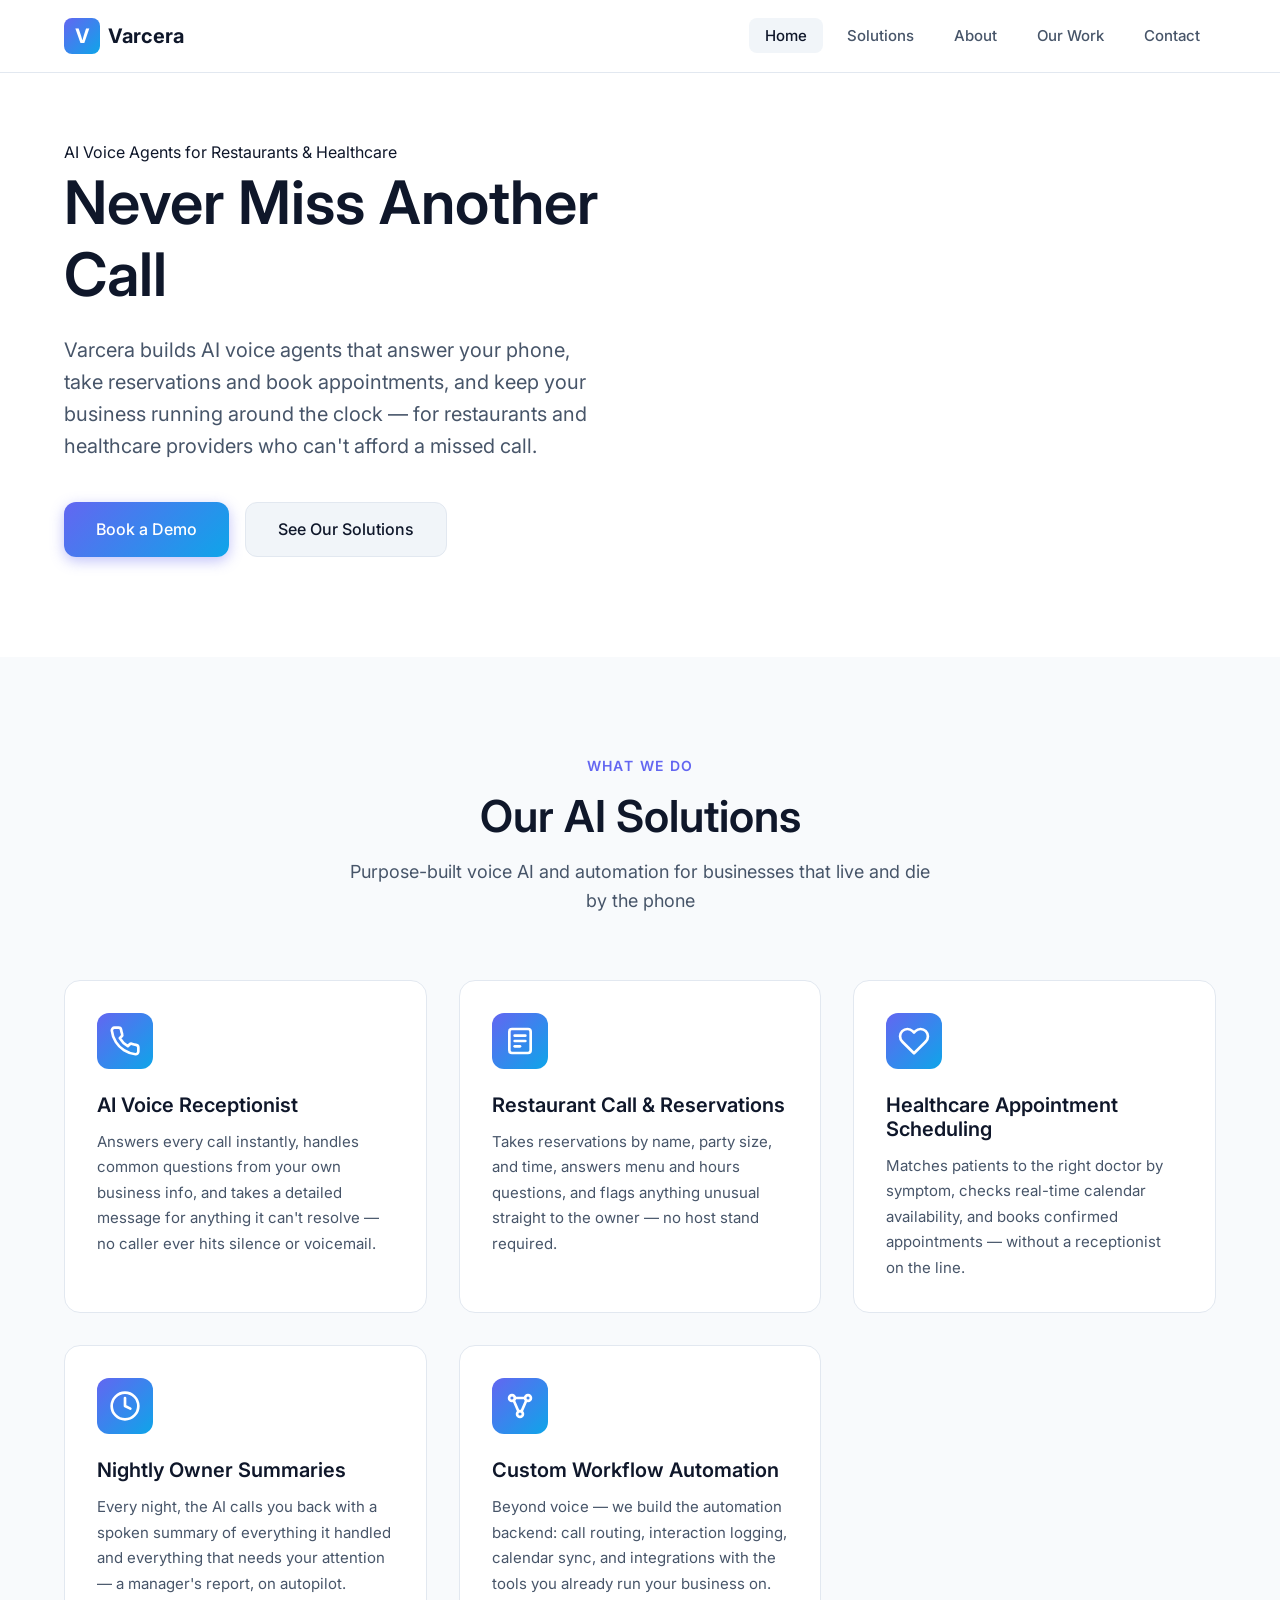
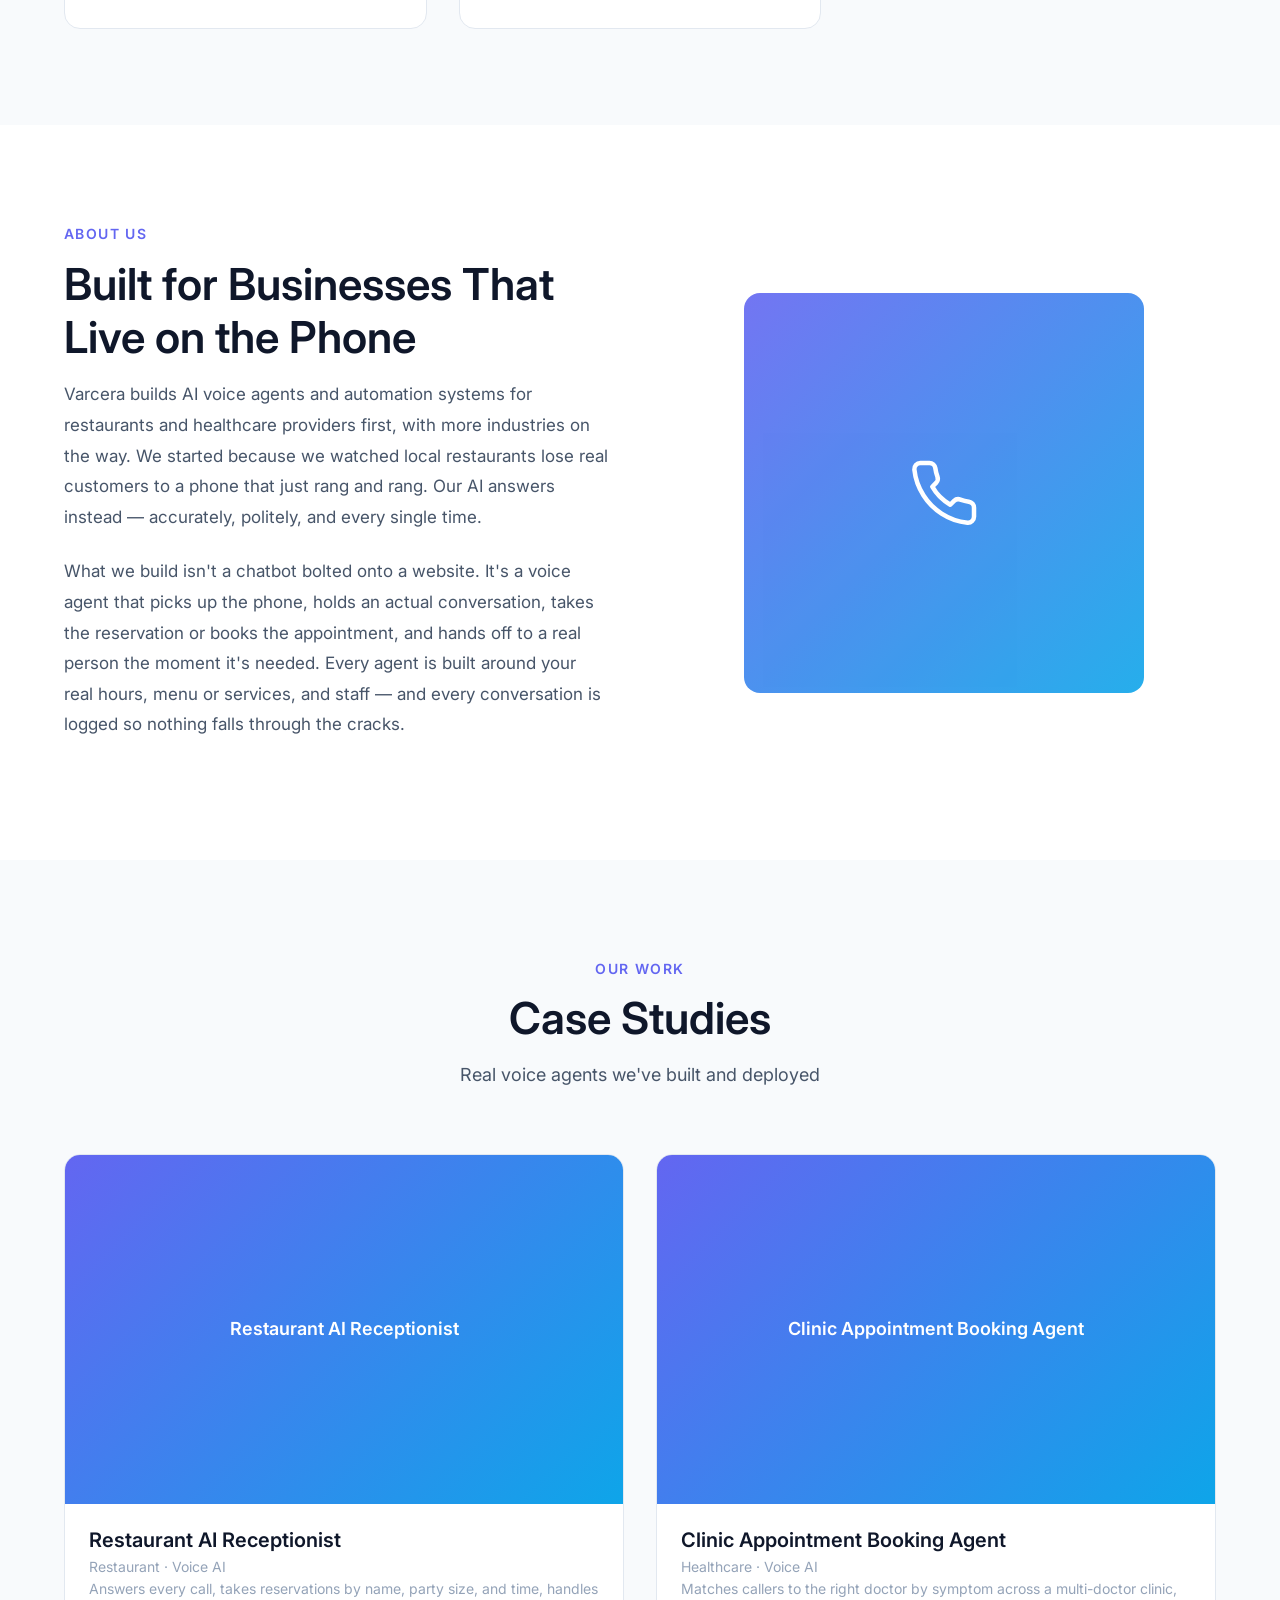
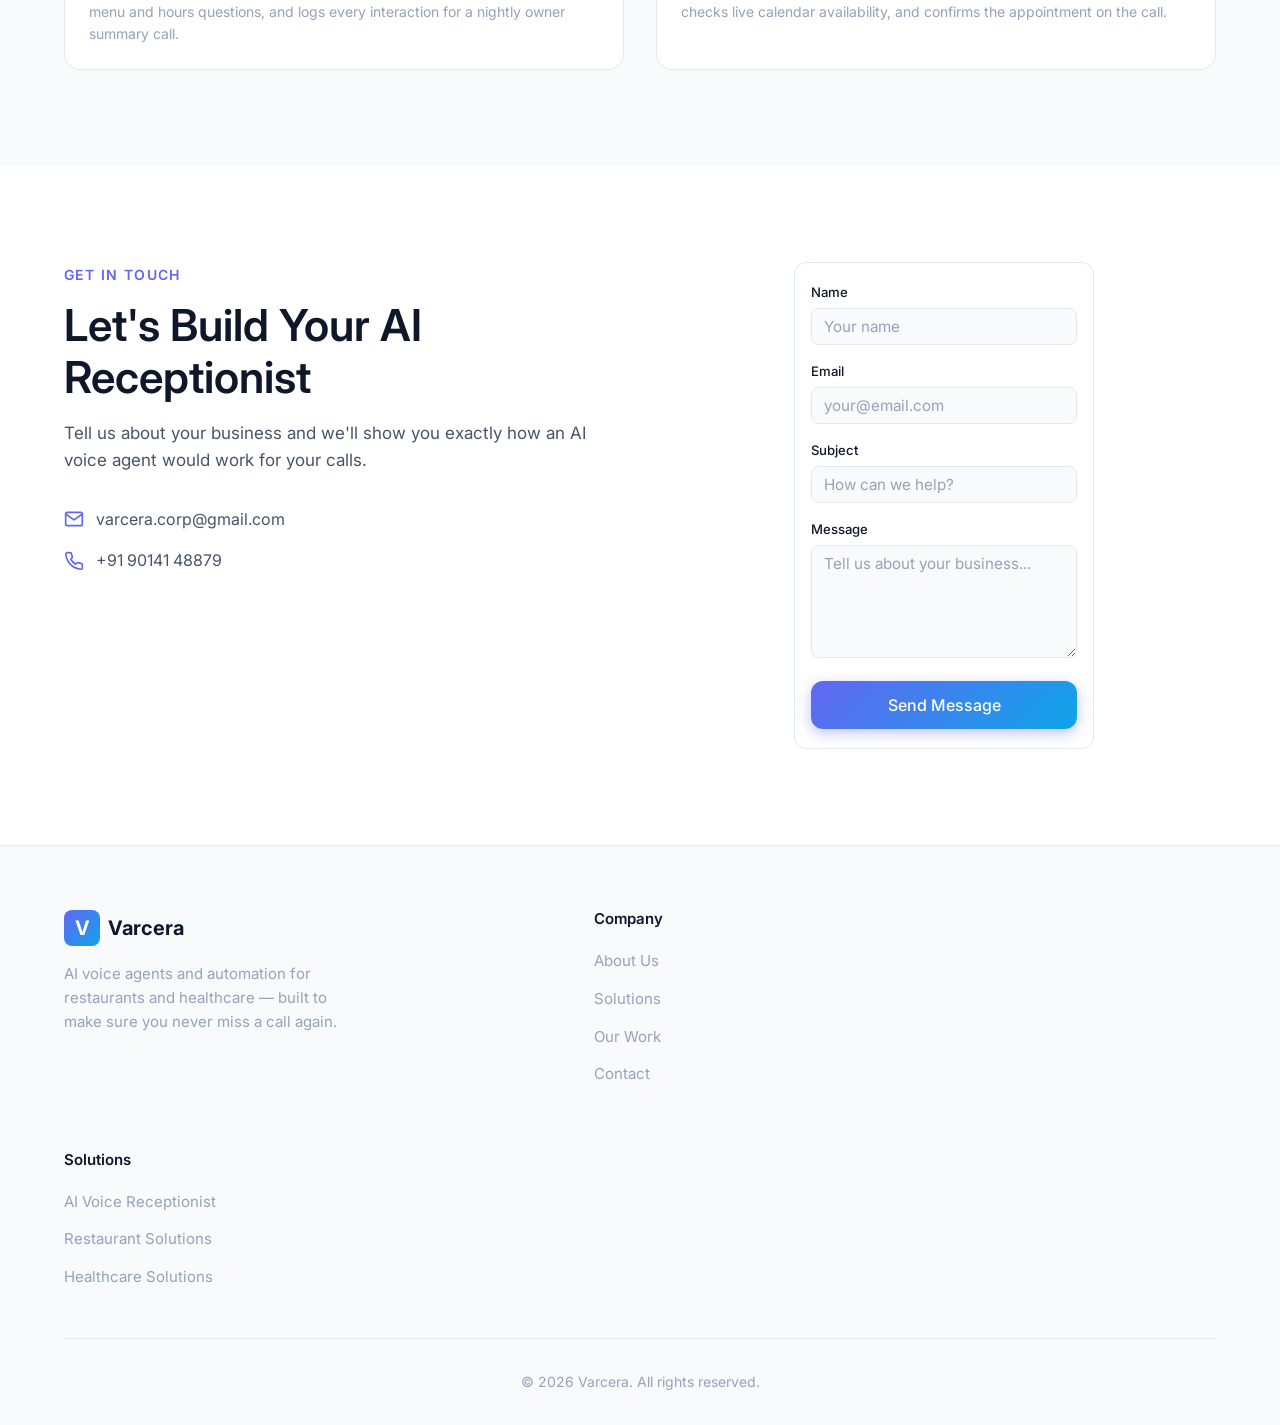
==== index.html @ a0d6ff74 "Update index.html" ====
<!DOCTYPE html>
<html lang="en">
<head>
    <meta charset="UTF-8">
    <meta name="viewport" content="width=device-width, initial-scale=1.0">
    <meta name="description" content="Varcera builds AI voice agents for restaurants and healthcare providers — answering every call, booking every reservation and appointment, and never missing a customer again.">
    <title>Varcera | AI Voice Agents for Restaurants & Healthcare</title>
    <link rel="stylesheet" href="styles.css">
    <link rel="preconnect" href="https://fonts.googleapis.com">
    <link rel="preconnect" href="https://fonts.gstatic.com" crossorigin>
    <link href="https://fonts.googleapis.com/css2?family=Sora:wght@500;600;700;800&family=Inter:wght@300;400;500;600;700&display=swap" rel="stylesheet">
</head>
<body>
    <!-- Navigation -->
    <header class="header">
        <nav class="nav container">
            <a href="#" class="logo">
                <span class="logo-icon">V</span>
                <span class="logo-text">Varcera</span>
            </a>
            <button class="nav-toggle" aria-label="Toggle navigation">
                <span></span>
                <span></span>
                <span></span>
            </button>
            <ul class="nav-menu">
                <li><a href="#home" class="nav-link active">Home</a></li>
                <li><a href="#services" class="nav-link">Solutions</a></li>
                <li><a href="#about" class="nav-link">About</a></li>
                <li><a href="#portfolio" class="nav-link">Our Work</a></li>
                <li><a href="#contact" class="nav-link">Contact</a></li>
            </ul>
        </nav>
    </header>

    <!-- Hero Section -->
    <section id="home" class="hero">
        <div class="container">
            <div class="hero-content">
                <span class="hero-eyebrow">AI Voice Agents for Restaurants &amp; Healthcare</span>
                <h1 class="hero-title">
                    Never Miss Another <span class="highlight">Call</span>
                </h1>
                <p class="hero-description">
                    Varcera builds AI voice agents that answer your phone, take reservations
                    and book appointments, and keep your business running around the clock —
                    for restaurants and healthcare providers who can't afford a missed call.
                </p>
                <div class="hero-buttons">
                    <a href="#contact" class="btn btn-primary">Book a Demo</a>
                    <a href="#services" class="btn btn-secondary">See Our Solutions</a>
                </div>
            </div>
            <div class="hero-visual">
                <div class="waveform" aria-hidden="true">
                    <span></span><span></span><span></span><span></span><span></span>
                    <span></span><span></span><span></span><span></span>
                </div>
            </div>
        </div>
    </section>

    <!-- Services Section -->
    <section id="services" class="services section">
        <div class="container">
            <div class="section-header">
                <span class="section-label">What We Do</span>
                <h2 class="section-title">Our AI Solutions</h2>
                <p class="section-description">
                    Purpose-built voice AI and automation for businesses that live and die by the phone
                </p>
            </div>
            <div class="services-grid">
                <article class="service-card">
                    <div class="service-icon">
                        <svg xmlns="http://www.w3.org/2000/svg" width="32" height="32" viewBox="0 0 24 24" fill="none" stroke="currentColor" stroke-width="2" stroke-linecap="round" stroke-linejoin="round">
                            <path d="M22 16.92v3a2 2 0 0 1-2.18 2 19.79 19.79 0 0 1-8.63-3.07 19.5 19.5 0 0 1-6-6 19.79 19.79 0 0 1-3.07-8.67A2 2 0 0 1 4.11 2h3a2 2 0 0 1 2 1.72 12.84 12.84 0 0 0 .7 2.81 2 2 0 0 1-.45 2.11L8.09 9.91a16 16 0 0 0 6 6l1.27-1.27a2 2 0 0 1 2.11-.45 12.84 12.84 0 0 0 2.81.7A2 2 0 0 1 22 16.92z"></path>
                        </svg>
                    </div>
                    <h3>AI Voice Receptionist</h3>
                    <p>Answers every call instantly, handles common questions from your own business info, and takes a detailed message for anything it can't resolve — no caller ever hits silence or voicemail.</p>
                </article>
                <article class="service-card">
                    <div class="service-icon">
                        <svg xmlns="http://www.w3.org/2000/svg" width="32" height="32" viewBox="0 0 24 24" fill="none" stroke="currentColor" stroke-width="2" stroke-linecap="round" stroke-linejoin="round">
                            <rect x="4" y="3" width="16" height="18" rx="2"></rect>
                            <line x1="8" y1="8" x2="16" y2="8"></line>
                            <line x1="8" y1="12" x2="16" y2="12"></line>
                            <line x1="8" y1="16" x2="12" y2="16"></line>
                        </svg>
                    </div>
                    <h3>Restaurant Call &amp; Reservations</h3>
                    <p>Takes reservations by name, party size, and time, answers menu and hours questions, and flags anything unusual straight to the owner — no host stand required.</p>
                </article>
                <article class="service-card">
                    <div class="service-icon">
                        <svg xmlns="http://www.w3.org/2000/svg" width="32" height="32" viewBox="0 0 24 24" fill="none" stroke="currentColor" stroke-width="2" stroke-linecap="round" stroke-linejoin="round">
                            <path d="M20.84 4.61a5.5 5.5 0 0 0-7.78 0L12 5.67l-1.06-1.06a5.5 5.5 0 0 0-7.78 7.78l1.06 1.06L12 21.23l7.78-7.78 1.06-1.06a5.5 5.5 0 0 0 0-7.78z"></path>
                        </svg>
                    </div>
                    <h3>Healthcare Appointment Scheduling</h3>
                    <p>Matches patients to the right doctor by symptom, checks real-time calendar availability, and books confirmed appointments — without a receptionist on the line.</p>
                </article>
                <article class="service-card">
                    <div class="service-icon">
                        <svg xmlns="http://www.w3.org/2000/svg" width="32" height="32" viewBox="0 0 24 24" fill="none" stroke="currentColor" stroke-width="2" stroke-linecap="round" stroke-linejoin="round">
                            <circle cx="12" cy="12" r="10"></circle>
                            <polyline points="12 6 12 12 16 14"></polyline>
                        </svg>
                    </div>
                    <h3>Nightly Owner Summaries</h3>
                    <p>Every night, the AI calls you back with a spoken summary of everything it handled and everything that needs your attention — a manager's report, on autopilot.</p>
                </article>
                <article class="service-card">
                    <div class="service-icon">
                        <svg xmlns="http://www.w3.org/2000/svg" width="32" height="32" viewBox="0 0 24 24" fill="none" stroke="currentColor" stroke-width="2" stroke-linecap="round" stroke-linejoin="round">
                            <circle cx="6" cy="6" r="2.2"></circle>
                            <circle cx="18" cy="6" r="2.2"></circle>
                            <circle cx="12" cy="18" r="2.2"></circle>
                            <line x1="7.3" y1="7.8" x2="10.8" y2="16"></line>
                            <line x1="16.7" y1="7.8" x2="13.2" y2="16"></line>
                            <line x1="8.2" y1="6" x2="15.8" y2="6"></line>
                        </svg>
                    </div>
                    <h3>Custom Workflow Automation</h3>
                    <p>Beyond voice — we build the automation backend: call routing, interaction logging, calendar sync, and integrations with the tools you already run your business on.</p>
                </article>
            </div>
        </div>
    </section>

    <!-- About Section -->
    <section id="about" class="about section">
        <div class="container">
            <div class="about-content">
                <div class="about-text">
                    <span class="section-label">About Us</span>
                    <h2 class="section-title">Built for Businesses That Live on the Phone</h2>
                    <p>
                        Varcera builds AI voice agents and automation systems for restaurants and
                        healthcare providers first, with more industries on the way. We started
                        because we watched local restaurants lose real customers to a phone that
                        just rang and rang. Our AI answers instead — accurately, politely, and
                        every single time.
                    </p>
                    <p>
                        What we build isn't a chatbot bolted onto a website. It's a voice agent
                        that picks up the phone, holds an actual conversation, takes the
                        reservation or books the appointment, and hands off to a real person the
                        moment it's needed. Every agent is built around your real hours, menu or
                        services, and staff — and every conversation is logged so nothing falls
                        through the cracks.
                    </p>
                </div>
                <div class="about-visual">
                    <div class="about-image">
                        <div class="image-placeholder">
                            <svg xmlns="http://www.w3.org/2000/svg" width="72" height="72" viewBox="0 0 24 24" fill="none" stroke="currentColor" stroke-width="1.5" stroke-linecap="round" stroke-linejoin="round">
                                <path d="M22 16.92v3a2 2 0 0 1-2.18 2 19.79 19.79 0 0 1-8.63-3.07 19.5 19.5 0 0 1-6-6 19.79 19.79 0 0 1-3.07-8.67A2 2 0 0 1 4.11 2h3a2 2 0 0 1 2 1.72 12.84 12.84 0 0 0 .7 2.81 2 2 0 0 1-.45 2.11L8.09 9.91a16 16 0 0 0 6 6l1.27-1.27a2 2 0 0 1 2.11-.45 12.84 12.84 0 0 0 2.81.7A2 2 0 0 1 22 16.92z"></path>
                            </svg>
                        </div>
                    </div>
                </div>
            </div>
        </div>
    </section>

    <!-- Portfolio Section -->
    <section id="portfolio" class="portfolio section">
        <div class="container">
            <div class="section-header">
                <span class="section-label">Our Work</span>
                <h2 class="section-title">Case Studies</h2>
                <p class="section-description">
                    Real voice agents we've built and deployed
                </p>
            </div>
            <div class="portfolio-grid">
                <article class="portfolio-item">
                    <div class="portfolio-image">
                        <div class="portfolio-placeholder">
                            <span>Restaurant AI Receptionist</span>
                        </div>
                    </div>
                    <div class="portfolio-info">
                        <h3>Restaurant AI Receptionist</h3>
                        <p>Restaurant &middot; Voice AI</p>
                        <p class="portfolio-detail">Answers every call, takes reservations by name, party size, and time, handles menu and hours questions, and logs every interaction for a nightly owner summary call.</p>
                    </div>
                </article>
                <article class="portfolio-item">
                    <div class="portfolio-image">
                        <div class="portfolio-placeholder">
                            <span>Clinic Appointment Booking Agent</span>
                        </div>
                    </div>
                    <div class="portfolio-info">
                        <h3>Clinic Appointment Booking Agent</h3>
                        <p>Healthcare &middot; Voice AI</p>
                        <p class="portfolio-detail">Matches callers to the right doctor by symptom across a multi-doctor clinic, checks live calendar availability, and confirms the appointment on the call.</p>
                    </div>
                </article>
            </div>
        </div>
    </section>

    <!-- Contact Section -->
    <section id="contact" class="contact section">
        <div class="container">
            <div class="contact-wrapper">
                <div class="contact-info">
                    <span class="section-label">Get In Touch</span>
                    <h2 class="section-title">Let's Build Your AI Receptionist</h2>
                    <p>
                        Tell us about your business and we'll show you exactly how an AI voice
                        agent would work for your calls.
                    </p>
                    <div class="contact-details">
                        <div class="contact-item">
                            <svg xmlns="http://www.w3.org/2000/svg" width="20" height="20" viewBox="0 0 24 24" fill="none" stroke="currentColor" stroke-width="2" stroke-linecap="round" stroke-linejoin="round">
                                <path d="M4 4h16c1.1 0 2 .9 2 2v12c0 1.1-.9 2-2 2H4c-1.1 0-2-.9-2-2V6c0-1.1.9-2 2-2z"></path>
                                <polyline points="22,6 12,13 2,6"></polyline>
                            </svg>
                            <span>varcera.corp@gmail.com</span>
                        </div>
                        <div class="contact-item">
                            <svg xmlns="http://www.w3.org/2000/svg" width="20" height="20" viewBox="0 0 24 24" fill="none" stroke="currentColor" stroke-width="2" stroke-linecap="round" stroke-linejoin="round">
                                <path d="M22 16.92v3a2 2 0 0 1-2.18 2 19.79 19.79 0 0 1-8.63-3.07 19.5 19.5 0 0 1-6-6 19.79 19.79 0 0 1-3.07-8.67A2 2 0 0 1 4.11 2h3a2 2 0 0 1 2 1.72 12.84 12.84 0 0 0 .7 2.81 2 2 0 0 1-.45 2.11L8.09 9.91a16 16 0 0 0 6 6l1.27-1.27a2 2 0 0 1 2.11-.45 12.84 12.84 0 0 0 2.81.7A2 2 0 0 1 22 16.92z"></path>
                            </svg>
                            <span>+91 90141 48879</span>
                        </div>
                    </div>
                </div>
                <form class="contact-form" action="https://formspree.io/f/mpqveqao" method="POST">
                    <div class="form-group">
                        <label for="name">Name</label>
                        <input type="text" id="name" name="name" required placeholder="Your name">
                    </div>
                    <div class="form-group">
                        <label for="email">Email</label>
                        <input type="email" id="email" name="email" required placeholder="your@email.com">
                    </div>
                    <div class="form-group">
                        <label for="subject">Subject</label>
                        <input type="text" id="subject" name="subject" required placeholder="How can we help?">
                    </div>
                    <div class="form-group">
                        <label for="message">Message</label>
                        <textarea id="message" name="message" rows="5" required placeholder="Tell us about your business..."></textarea>
                    </div>
                    <button type="submit" class="btn btn-primary btn-block">Send Message</button>
                </form>
            </div>
        </div>
    </section>

    <!-- Footer -->
    <footer class="footer">
        <div class="container">
            <div class="footer-content">
                <div class="footer-brand">
                    <a href="#" class="logo">
                        <span class="logo-icon">V</span>
                        <span class="logo-text">Varcera</span>
                    </a>
                    <p>AI voice agents and automation for restaurants and healthcare — built to make sure you never miss a call again.</p>
                </div>
                <div class="footer-column">
                    <h4>Company</h4>
                    <ul>
                        <li><a href="#about">About Us</a></li>
                        <li><a href="#services">Solutions</a></li>
                        <li><a href="#portfolio">Our Work</a></li>
                        <li><a href="#contact">Contact</a></li>
                    </ul>
                </div>
                <div class="footer-column">
                    <h4>Solutions</h4>
                    <ul>
                        <li><a href="#services">AI Voice Receptionist</a></li>
                        <li><a href="#services">Restaurant Solutions</a></li>
                        <li><a href="#services">Healthcare Solutions</a></li>
                    </ul>
                </div>
            </div>
            <div class="footer-bottom">
                <p>&copy; 2026 Varcera. All rights reserved.</p>
            </div>
        </div>
    </footer>

    <script src="script.js"></script>
</body>
</html>
---- styles.css ----
/* ===================================
   Varcera - Digital & Technology Services
   Elegant Static Website Styles
   =================================== */

/* CSS Custom Properties - Light Theme (Default) */
:root {
    /* Colors */
    --color-primary: #6366f1;
    --color-primary-dark: #4f46e5;
    --color-primary-light: #818cf8;
    --color-secondary: #0ea5e9;
    
    /* Background Colors */
    --bg-primary: #ffffff;
    --bg-secondary: #f8fafc;
    --bg-tertiary: #f1f5f9;
    --bg-card: #ffffff;
    
    /* Text Colors */
    --text-primary: #0f172a;
    --text-secondary: #475569;
    --text-muted: #94a3b8;
    
    /* Border Colors */
    --border-color: #e2e8f0;
    --border-light: #f1f5f9;
    
    /* Shadows */
    --shadow-sm: 0 1px 2px 0 rgb(0 0 0 / 0.05);
    --shadow-md: 0 4px 6px -1px rgb(0 0 0 / 0.1), 0 2px 4px -2px rgb(0 0 0 / 0.1);
    --shadow-lg: 0 10px 15px -3px rgb(0 0 0 / 0.1), 0 4px 6px -4px rgb(0 0 0 / 0.1);
    --shadow-xl: 0 20px 25px -5px rgb(0 0 0 / 0.1), 0 8px 10px -6px rgb(0 0 0 / 0.1);
    
    /* Gradient */
    --gradient-primary: linear-gradient(135deg, var(--color-primary) 0%, var(--color-secondary) 100%);
    
    /* Spacing */
    --container-max: 1200px;
    --section-padding: 6rem;
    
    /* Transitions */
    --transition-fast: 150ms ease;
    --transition-base: 250ms ease;
    --transition-slow: 350ms ease;
    
    /* Border Radius */
    --radius-sm: 0.375rem;
    --radius-md: 0.5rem;
    --radius-lg: 0.75rem;
    --radius-xl: 1rem;
    --radius-full: 9999px;
}

/* Dark Theme */
[data-theme="dark"] {
    --bg-primary: #0f172a;
    --bg-secondary: #1e293b;
    --bg-tertiary: #334155;
    --bg-card: #1e293b;
    
    --text-primary: #f8fafc;
    --text-secondary: #cbd5e1;
    --text-muted: #64748b;
    
    --border-color: #334155;
    --border-light: #1e293b;
    
    --shadow-sm: 0 1px 2px 0 rgb(0 0 0 / 0.3);
    --shadow-md: 0 4px 6px -1px rgb(0 0 0 / 0.4), 0 2px 4px -2px rgb(0 0 0 / 0.3);
    --shadow-lg: 0 10px 15px -3px rgb(0 0 0 / 0.4), 0 4px 6px -4px rgb(0 0 0 / 0.3);
    --shadow-xl: 0 20px 25px -5px rgb(0 0 0 / 0.4), 0 8px 10px -6px rgb(0 0 0 / 0.3);
}

/* System Theme Preference */
@media (prefers-color-scheme: dark) {
    :root:not([data-theme="light"]) {
        --bg-primary: #0f172a;
        --bg-secondary: #1e293b;
        --bg-tertiary: #334155;
        --bg-card: #1e293b;
        
        --text-primary: #f8fafc;
        --text-secondary: #cbd5e1;
        --text-muted: #64748b;
        
        --border-color: #334155;
        --border-light: #1e293b;
        
        --shadow-sm: 0 1px 2px 0 rgb(0 0 0 / 0.3);
        --shadow-md: 0 4px 6px -1px rgb(0 0 0 / 0.4), 0 2px 4px -2px rgb(0 0 0 / 0.3);
        --shadow-lg: 0 10px 15px -3px rgb(0 0 0 / 0.4), 0 4px 6px -4px rgb(0 0 0 / 0.3);
        --shadow-xl: 0 20px 25px -5px rgb(0 0 0 / 0.4), 0 8px 10px -6px rgb(0 0 0 / 0.3);
    }
}

/* ===================================
   Reset & Base Styles
   =================================== */
*,
*::before,
*::after {
    box-sizing: border-box;
    margin: 0;
    padding: 0;
}

html {
    scroll-behavior: smooth;
    scroll-padding-top: 80px;
}

body {
    font-family: 'Inter', -apple-system, BlinkMacSystemFont, 'Segoe UI', Roboto, sans-serif;
    font-size: 1rem;
    line-height: 1.6;
    color: var(--text-primary);
    background-color: var(--bg-primary);
    transition: background-color var(--transition-base), color var(--transition-base);
    -webkit-font-smoothing: antialiased;
    -moz-osx-font-smoothing: grayscale;
}

img {
    max-width: 100%;
    height: auto;
    display: block;
}

a {
    color: inherit;
    text-decoration: none;
}

ul {
    list-style: none;
}

button {
    font-family: inherit;
    cursor: pointer;
    border: none;
    background: none;
}

input, textarea {
    font-family: inherit;
    font-size: inherit;
}

/* ===================================
   Layout
   =================================== */
.container {
    width: 100%;
    max-width: var(--container-max);
    margin: 0 auto;
    padding: 0 1.5rem;
}

.section {
    padding: var(--section-padding) 0;
}

/* ===================================
   Typography
   =================================== */
h1, h2, h3, h4, h5, h6 {
    font-weight: 600;
    line-height: 1.2;
    color: var(--text-primary);
}

h1 { font-size: clamp(2.5rem, 5vw, 3.75rem); }
h2 { font-size: clamp(2rem, 4vw, 2.75rem); }
h3 { font-size: 1.25rem; }
h4 { font-size: 1.125rem; }

p {
    color: var(--text-secondary);
}

.gradient-text {
    background: var(--gradient-primary);
    -webkit-background-clip: text;
    -webkit-text-fill-color: transparent;
    background-clip: text;
}

.section-label {
    display: inline-block;
    font-size: 0.875rem;
    font-weight: 600;
    text-transform: uppercase;
    letter-spacing: 0.1em;
    color: var(--color-primary);
    margin-bottom: 0.75rem;
}

.section-header {
    text-align: center;
    max-width: 600px;
    margin: 0 auto 4rem;
}

.section-title {
    margin-bottom: 1rem;
}

.section-description {
    font-size: 1.125rem;
    color: var(--text-secondary);
}

/* ===================================
   Buttons
   =================================== */
.btn {
    display: inline-flex;
    align-items: center;
    justify-content: center;
    padding: 0.875rem 2rem;
    font-size: 1rem;
    font-weight: 500;
    border-radius: var(--radius-lg);
    transition: all var(--transition-base);
}

.btn-primary {
    background: var(--gradient-primary);
    color: white;
    box-shadow: 0 4px 14px 0 rgb(99 102 241 / 0.4);
}

.btn-primary:hover {
    transform: translateY(-2px);
    box-shadow: 0 6px 20px 0 rgb(99 102 241 / 0.5);
}

.btn-secondary {
    background-color: var(--bg-tertiary);
    color: var(--text-primary);
    border: 1px solid var(--border-color);
}

.btn-secondary:hover {
    background-color: var(--border-color);
}

.btn-block {
    width: 100%;
}

/* ===================================
   Header & Navigation
   =================================== */
.header {
    position: fixed;
    top: 0;
    left: 0;
    right: 0;
    z-index: 1000;
    background-color: var(--bg-primary);
    border-bottom: 1px solid var(--border-color);
    transition: background-color var(--transition-base), border-color var(--transition-base);
}

.nav {
    display: flex;
    align-items: center;
    justify-content: space-between;
    height: 72px;
}

.logo {
    display: flex;
    align-items: center;
    gap: 0.5rem;
    font-weight: 700;
    font-size: 1.25rem;
}

.logo-icon {
    display: flex;
    align-items: center;
    justify-content: center;
    width: 36px;
    height: 36px;
    background: var(--gradient-primary);
    color: white;
    border-radius: var(--radius-md);
    font-weight: 700;
}

.logo-text {
    color: var(--text-primary);
}

.nav-menu {
    display: flex;
    align-items: center;
    gap: 0.5rem;
}

.nav-link {
    padding: 0.5rem 1rem;
    font-size: 0.9375rem;
    font-weight: 500;
    color: var(--text-secondary);
    border-radius: var(--radius-md);
    transition: all var(--transition-fast);
}

.nav-link:hover,
.nav-link.active {
    color: var(--text-primary);
    background-color: var(--bg-tertiary);
}

.nav-toggle {
    display: none;
    flex-direction: column;
    gap: 5px;
    padding: 0.5rem;
}

.nav-toggle span {
    display: block;
    width: 24px;
    height: 2px;
    background-color: var(--text-primary);
    border-radius: 2px;
    transition: all var(--transition-fast);
}

.theme-toggle {
    display: flex;
    align-items: center;
    justify-content: center;
    width: 40px;
    height: 40px;
    border-radius: var(--radius-md);
    color: var(--text-secondary);
    transition: all var(--transition-fast);
}

.theme-toggle:hover {
    background-color: var(--bg-tertiary);
    color: var(--text-primary);
}

.icon-sun { display: block; }
.icon-moon { display: none; }

[data-theme="dark"] .icon-sun { display: none; }
[data-theme="dark"] .icon-moon { display: block; }

@media (prefers-color-scheme: dark) {
    :root:not([data-theme="light"]) .icon-sun { display: none; }
    :root:not([data-theme="light"]) .icon-moon { display: block; }
}

/* ===================================
   Hero Section
   =================================== */
.hero {
    padding-top: 140px;
    padding-bottom: 100px;
    background-color: var(--bg-primary);
    overflow: hidden;
}

.hero .container {
    display: grid;
    grid-template-columns: 1fr 1fr;
    gap: 4rem;
    align-items: center;
}

.hero-content {
    max-width: 560px;
}

.hero-title {
    margin-bottom: 1.5rem;
}

.hero-description {
    font-size: 1.25rem;
    color: var(--text-secondary);
    margin-bottom: 2.5rem;
}

.hero-buttons {
    display: flex;
    gap: 1rem;
    flex-wrap: wrap;
}

.hero-visual {
    display: flex;
    justify-content: center;
    align-items: center;
}

.hero-graphic {
    position: relative;
    width: 400px;
    height: 400px;
}

.graphic-circle {
    position: absolute;
    top: 50%;
    left: 50%;
    transform: translate(-50%, -50%);
    width: 200px;
    height: 200px;
    background: var(--gradient-primary);
    border-radius: 50%;
    opacity: 0.8;
    animation: pulse 3s ease-in-out infinite;
}

.graphic-ring {
    position: absolute;
    top: 50%;
    left: 50%;
    transform: translate(-50%, -50%);
    width: 300px;
    height: 300px;
    border: 2px solid var(--color-primary);
    border-radius: 50%;
    opacity: 0.3;
    animation: rotate 20s linear infinite;
}

.graphic-ring::before {
    content: '';
    position: absolute;
    top: -8px;
    left: 50%;
    width: 16px;
    height: 16px;
    background: var(--color-primary);
    border-radius: 50%;
}

.graphic-dots {
    position: absolute;
    top: 50%;
    left: 50%;
    transform: translate(-50%, -50%);
    width: 350px;
    height: 350px;
    border: 1px dashed var(--border-color);
    border-radius: 50%;
    animation: rotate 30s linear infinite reverse;
}

@keyframes pulse {
    0%, 100% { transform: translate(-50%, -50%) scale(1); opacity: 0.8; }
    50% { transform: translate(-50%, -50%) scale(1.05); opacity: 0.6; }
}

@keyframes rotate {
    from { transform: translate(-50%, -50%) rotate(0deg); }
    to { transform: translate(-50%, -50%) rotate(360deg); }
}

/* ===================================
   Services Section
   =================================== */
.services {
    background-color: var(--bg-secondary);
}

.services-grid {
    display: grid;
    grid-template-columns: repeat(auto-fit, minmax(320px, 1fr));
    gap: 2rem;
}

.service-card {
    background-color: var(--bg-card);
    padding: 2rem;
    border-radius: var(--radius-xl);
    border: 1px solid var(--border-color);
    transition: all var(--transition-base);
}

.service-card:hover {
    transform: translateY(-4px);
    box-shadow: var(--shadow-lg);
    border-color: var(--color-primary);
}

.service-icon {
    display: flex;
    align-items: center;
    justify-content: center;
    width: 56px;
    height: 56px;
    background: var(--gradient-primary);
    color: white;
    border-radius: var(--radius-lg);
    margin-bottom: 1.5rem;
}

.service-card h3 {
    margin-bottom: 0.75rem;
}

.service-card p {
    font-size: 0.9375rem;
    line-height: 1.7;
}

/* ===================================
   About Section
   =================================== */
.about {
    background-color: var(--bg-primary);
}

.about-content {
    display: grid;
    grid-template-columns: 1fr 1fr;
    gap: 4rem;
    align-items: center;
}

.about-text .section-label,
.about-text .section-title {
    text-align: left;
}

.about-text p {
    margin-bottom: 1.5rem;
    font-size: 1.0625rem;
    line-height: 1.8;
}

.about-stats {
    display: flex;
    gap: 3rem;
    margin-top: 2.5rem;
    padding-top: 2.5rem;
    border-top: 1px solid var(--border-color);
}

.stat {
    display: flex;
    flex-direction: column;
}

.stat-number {
    font-size: 2.5rem;
    font-weight: 700;
    color: var(--color-primary);
    line-height: 1;
}

.stat-label {
    font-size: 0.875rem;
    color: var(--text-muted);
    margin-top: 0.5rem;
}

.about-visual {
    display: flex;
    justify-content: center;
    align-items: center;
}

.about-image {
    position: relative;
}

.image-placeholder {
    display: flex;
    align-items: center;
    justify-content: center;
    width: 400px;
    height: 400px;
    background: var(--gradient-primary);
    border-radius: var(--radius-xl);
    color: white;
    opacity: 0.9;
}

/* ===================================
   Portfolio Section
   =================================== */
.portfolio {
    background-color: var(--bg-secondary);
}

.portfolio-grid {
    display: grid;
    grid-template-columns: repeat(auto-fit, minmax(280px, 1fr));
    gap: 2rem;
}

.portfolio-item {
    background-color: var(--bg-card);
    border-radius: var(--radius-xl);
    overflow: hidden;
    border: 1px solid var(--border-color);
    transition: all var(--transition-base);
}

.portfolio-item:hover {
    transform: translateY(-4px);
    box-shadow: var(--shadow-lg);
}

.portfolio-image {
    aspect-ratio: 16/10;
    overflow: hidden;
}

.portfolio-placeholder {
    width: 100%;
    height: 100%;
    background: var(--gradient-primary);
    display: flex;
    align-items: center;
    justify-content: center;
    color: white;
    font-weight: 600;
    font-size: 1.125rem;
}

.portfolio-info {
    padding: 1.5rem;
}

.portfolio-info h3 {
    margin-bottom: 0.25rem;
}

.portfolio-info p {
    font-size: 0.875rem;
    color: var(--text-muted);
}

/* ===================================
   Contact Section
   =================================== */
.contact {
    background-color: var(--bg-primary);
}

.contact-wrapper {
    display: grid;
    grid-template-columns: 1fr 1fr;
    gap: 4rem;
    align-items: start;
}

.contact-info .section-label,
.contact-info .section-title {
    text-align: left;
}

.contact-info p {
    font-size: 1.0625rem;
    margin-bottom: 2rem;
}

.contact-details {
    display: flex;
    flex-direction: column;
    gap: 1rem;
}

.contact-item {
    display: flex;
    align-items: center;
    gap: 0.75rem;
    color: var(--text-secondary);
}

.contact-item svg {
    flex-shrink: 0;
    color: var(--color-primary);
}

.contact-form {
    background-color: var(--bg-card);
    padding: 1.2rem 1rem;
    border-radius: var(--radius-lg);
    border: 1px solid var(--border-color);
    max-width: 350px;
    margin: 0 auto;
}

.form-group {
    margin-bottom: 1rem;
}

.form-group label {
    display: block;
    font-size: 0.82rem;
    font-weight: 500;
    color: var(--text-primary);
    margin-bottom: 0.3rem;
}

.form-group input,
.form-group textarea {
    width: 100%;
    padding: 0.5rem 0.75rem;
    background-color: var(--bg-secondary);
    border: 1px solid var(--border-color);
    border-radius: var(--radius-md);
    color: var(--text-primary);
    font-size: 0.95rem;
    transition: all var(--transition-fast);
}

.form-group input::placeholder,
.form-group textarea::placeholder {
    color: var(--text-muted);
}

.form-group input:focus,
.form-group textarea:focus {
    outline: none;
    border-color: var(--color-primary);
    box-shadow: 0 0 0 3px rgb(99 102 241 / 0.1);
}

.form-group textarea {
    resize: vertical;
    min-height: 70px;
}

/* ===================================
   Footer
   =================================== */
.footer {
    background-color: var(--bg-secondary);
    padding: 4rem 0 2rem;
    border-top: 1px solid var(--border-color);
}

.footer-content {
    display: grid;
    grid-template-columns: 1.5fr 2fr;
    gap: 4rem;
    margin-bottom: 3rem;
}

.footer-brand {
    max-width: 300px;
}

.footer-brand .logo {
    margin-bottom: 1rem;
}

.footer-brand p {
    font-size: 0.9375rem;
    color: var(--text-muted);
}

.footer-links {
    display: grid;
    grid-template-columns: repeat(3, 1fr);
    gap: 2rem;
}

.footer-column h4 {
    font-size: 0.9375rem;
    font-weight: 600;
    margin-bottom: 1.25rem;
}

.footer-column ul {
    display: flex;
    flex-direction: column;
    gap: 0.75rem;
}

.footer-column a {
    font-size: 0.9375rem;
    color: var(--text-muted);
    transition: color var(--transition-fast);
}

.footer-column a:hover {
    color: var(--color-primary);
}

.social-links {
    display: flex;
    gap: 1rem;
}

.social-links a {
    display: flex;
    align-items: center;
    justify-content: center;
    width: 40px;
    height: 40px;
    background-color: var(--bg-tertiary);
    border-radius: var(--radius-md);
    color: var(--text-secondary);
    transition: all var(--transition-fast);
}

.social-links a:hover {
    background-color: var(--color-primary);
    color: white;
}

.footer-bottom {
    padding-top: 2rem;
    border-top: 1px solid var(--border-color);
    text-align: center;
}

.footer-bottom p {
    font-size: 0.875rem;
    color: var(--text-muted);
}

/* ===================================
   Mobile Responsive
   =================================== */
@media (max-width: 992px) {
    .hero .container {
        grid-template-columns: 1fr;
        text-align: center;
    }
    
    .hero-content {
        max-width: 100%;
    }
    
    .hero-buttons {
        justify-content: center;
    }
    
    .hero-graphic {
        width: 300px;
        height: 300px;
    }
    
    .graphic-circle { width: 150px; height: 150px; }
    .graphic-ring { width: 220px; height: 220px; }
    .graphic-dots { width: 260px; height: 260px; }
    
    .about-content {
        grid-template-columns: 1fr;
    }
    
    .about-text .section-label,
    .about-text .section-title {
        text-align: center;
    }
    
    .about-text p {
        text-align: center;
    }
    
    .about-stats {
        justify-content: center;
    }
    
    .about-visual {
        order: -1;
    }
    
    .image-placeholder {
        width: 300px;
        height: 300px;
    }
    
    .contact-wrapper {
        grid-template-columns: 1fr;
    }
    
    .contact-info .section-label,
    .contact-info .section-title {
        text-align: center;
    }
    
    .contact-info p {
        text-align: center;
    }
    
    .contact-details {
        align-items: center;
    }
    
    .footer-content {
        grid-template-columns: 1fr;
        text-align: center;
    }
    
    .footer-brand {
        max-width: 100%;
    }
    
    .footer-brand .logo {
        justify-content: center;
    }
    
    .footer-links {
        grid-template-columns: repeat(3, 1fr);
    }
    
    .social-links {
        justify-content: center;
    }
}

@media (max-width: 768px) {
    :root {
        --section-padding: 4rem;
    }
    
    .nav-menu {
        position: fixed;
        top: 72px;
        left: 0;
        right: 0;
        background-color: var(--bg-primary);
        flex-direction: column;
        padding: 1.5rem;
        border-bottom: 1px solid var(--border-color);
        transform: translateY(-100%);
        opacity: 0;
        pointer-events: none;
        transition: all var(--transition-base);
    }
    
    .nav-menu.active {
        transform: translateY(0);
        opacity: 1;
        pointer-events: auto;
    }
    
    .nav-link {
        width: 100%;
        padding: 0.875rem 1rem;
        text-align: center;
    }
    
    .nav-toggle {
        display: flex;
    }
    
    .nav-toggle.active span:nth-child(1) {
        transform: rotate(45deg) translate(5px, 5px);
    }
    
    .nav-toggle.active span:nth-child(2) {
        opacity: 0;
    }
    
    .nav-toggle.active span:nth-child(3) {
        transform: rotate(-45deg) translate(5px, -5px);
    }
    
    .hero {
        padding-top: 120px;
        padding-bottom: 60px;
    }
    
    .hero-description {
        font-size: 1.125rem;
    }
    
    .services-grid {
        grid-template-columns: 1fr;
    }
    
    .about-stats {
        flex-direction: column;
        align-items: center;
        gap: 2rem;
        text-align: center;
    }
    
    .portfolio-grid {
        grid-template-columns: 1fr;
    }
    
    .contact-form {
        padding: 1.5rem;
    }
    
    .footer-links {
        grid-template-columns: 1fr;
        gap: 2rem;
    }
}

@media (max-width: 480px) {
    .hero-buttons {
        flex-direction: column;
    }
    
    .btn {
        width: 100%;
    }
}
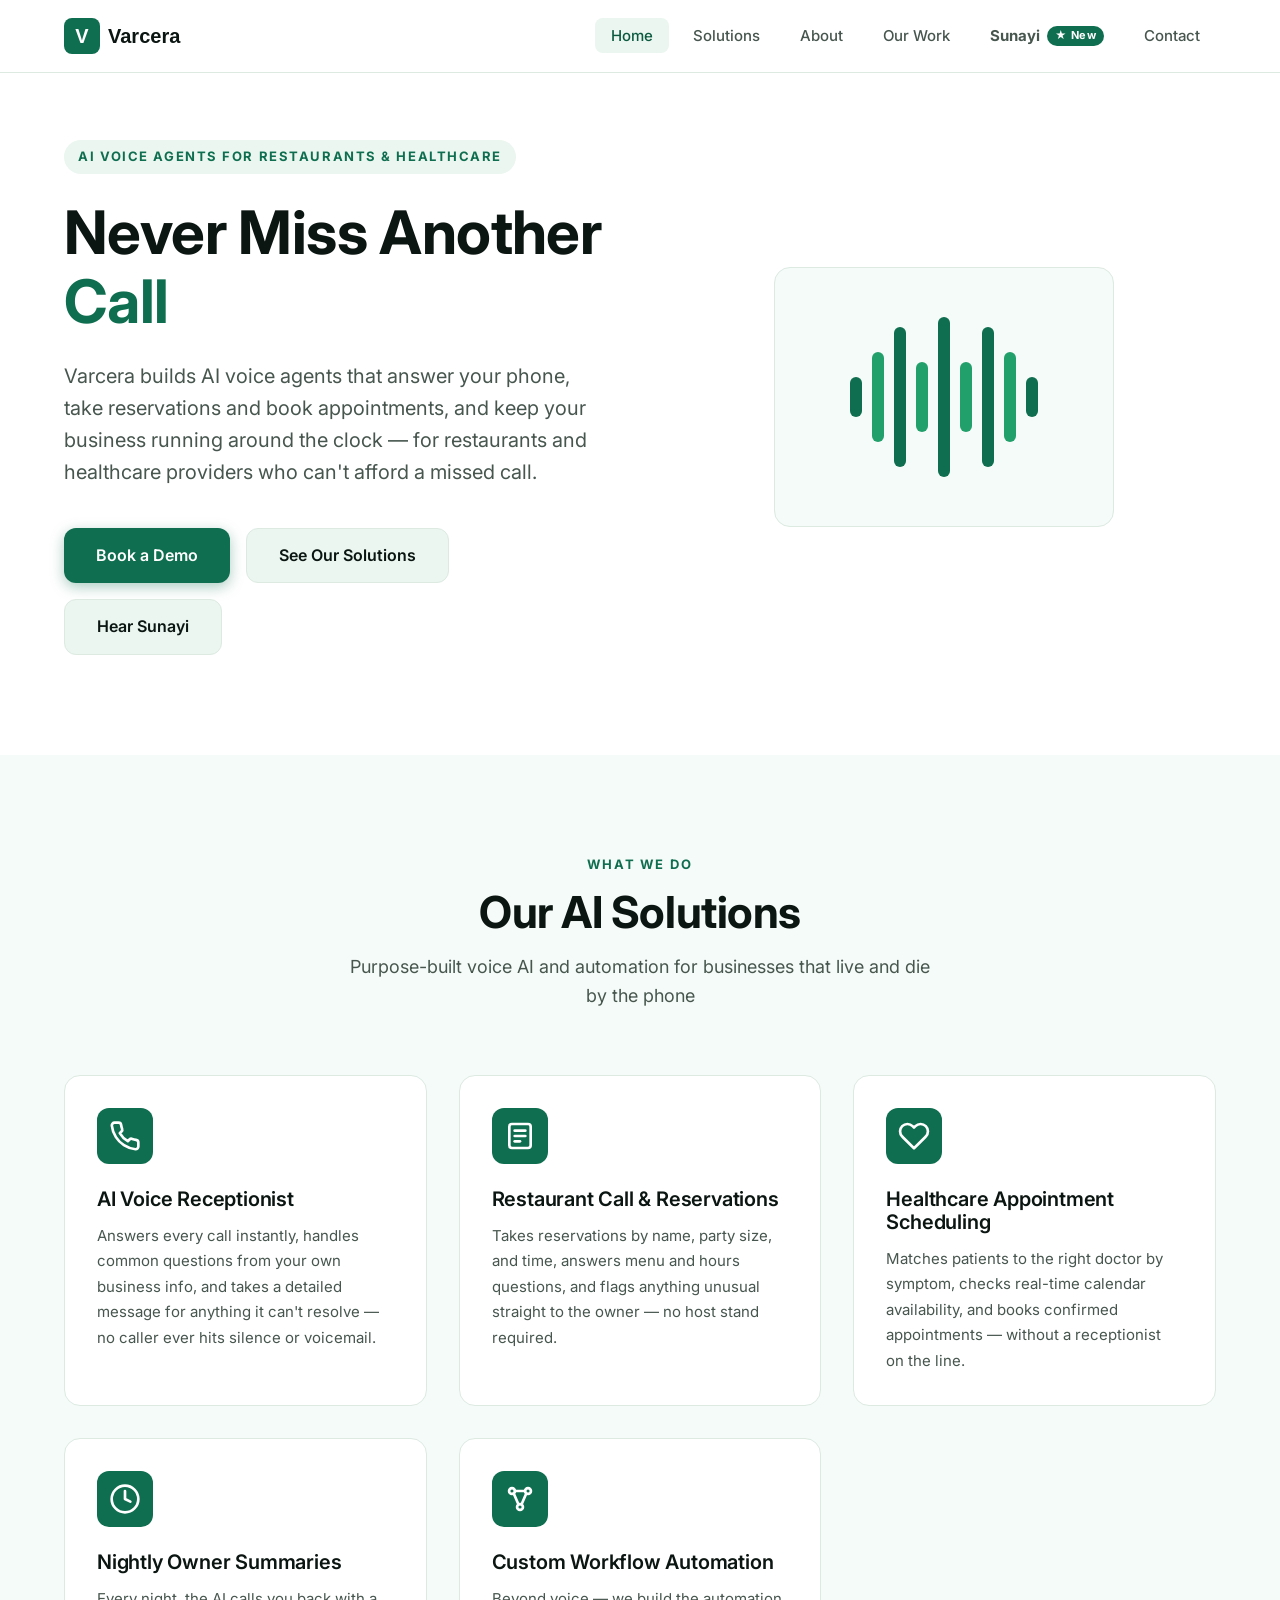
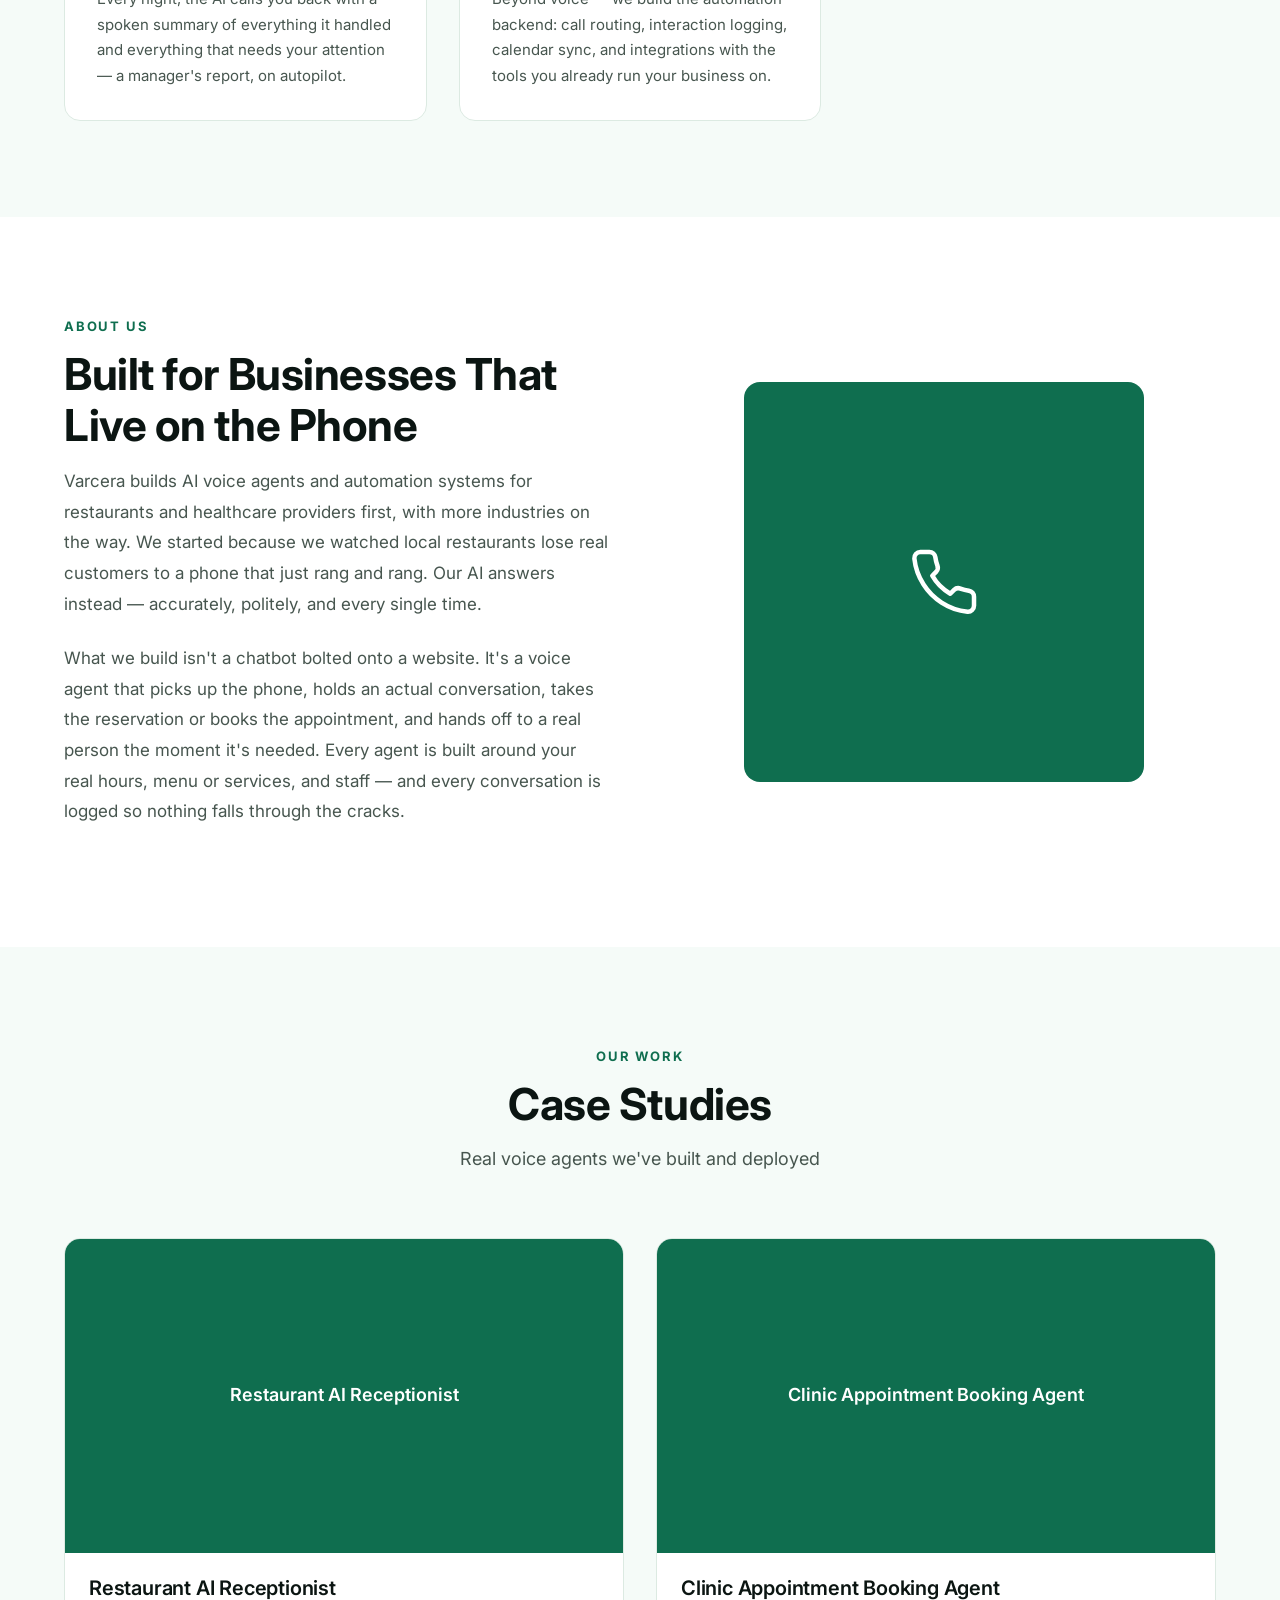
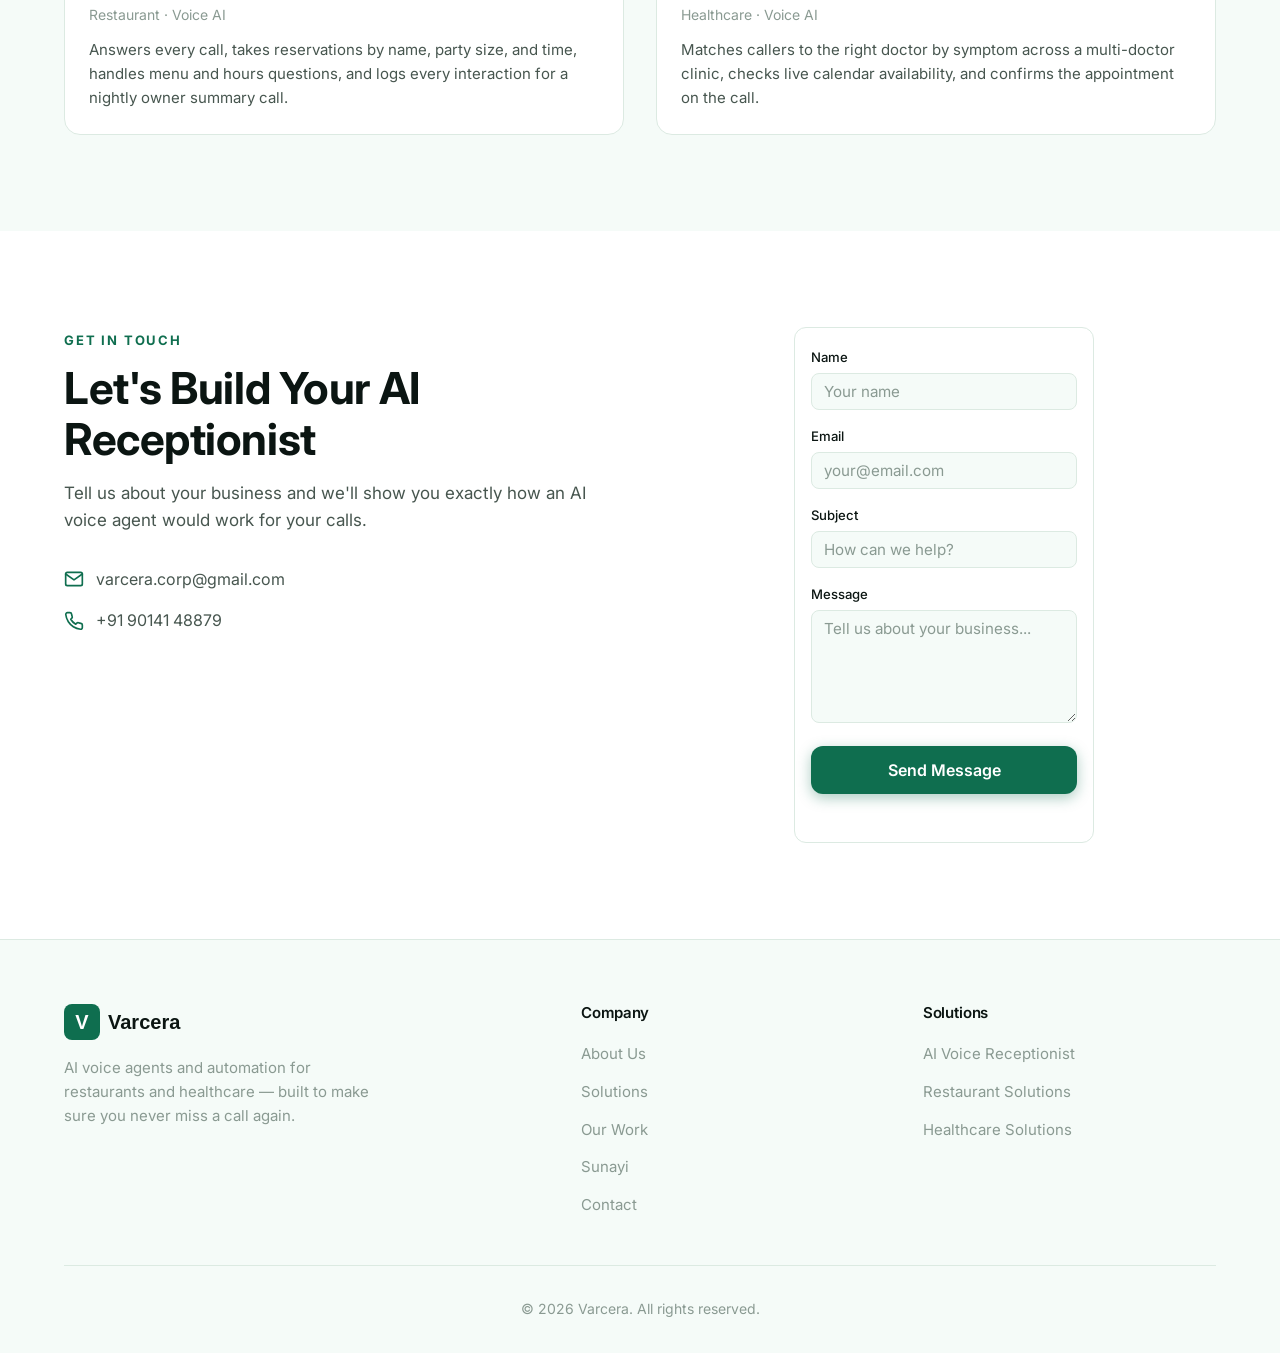
==== commit 09f1042b: "Add Sunayi page (features, demo calls, pricing), nav badge, and AI/search discovery files - /sunayi/" ====
--- a/index.html
+++ b/index.html
@@ -9,6 +9,37 @@
     <link rel="preconnect" href="https://fonts.googleapis.com">
     <link rel="preconnect" href="https://fonts.gstatic.com" crossorigin>
     <link href="https://fonts.googleapis.com/css2?family=Sora:wght@500;600;700;800&family=Inter:wght@300;400;500;600;700&display=swap" rel="stylesheet">
+    <script type="application/ld+json">
+    {
+      "@context": "https://schema.org",
+      "@graph": [
+        {
+          "@type": "Organization",
+          "@id": "https://varcera.in/#org",
+          "name": "Varcera",
+          "url": "https://varcera.in/",
+          "email": "varcera.corp@gmail.com",
+          "telephone": "+91 90141 48879",
+          "description": "Varcera builds AI voice agents for restaurants and healthcare providers."
+        },
+        {
+          "@type": "SoftwareApplication",
+          "name": "Sunayi",
+          "applicationCategory": "BusinessApplication",
+          "operatingSystem": "Cloud",
+          "url": "https://varcera.in/sunayi/",
+          "description": "An AI voice receptionist that answers restaurant phone calls, takes reservations, answers questions from the restaurant's own information, and records each call for the owner. Works in English, Hindi and Hinglish.",
+          "offers": [
+            { "@type": "Offer", "name": "Starter (India)", "price": "2000", "priceCurrency": "INR", "description": "3,000 minutes per month" },
+            { "@type": "Offer", "name": "Growth (India)", "price": "3500", "priceCurrency": "INR", "description": "6,000 minutes per month" },
+            { "@type": "Offer", "name": "Starter (outside India)", "price": "140", "priceCurrency": "USD", "description": "3,000 minutes per month" },
+            { "@type": "Offer", "name": "Growth (outside India)", "price": "245", "priceCurrency": "USD", "description": "6,000 minutes per month" }
+          ],
+          "publisher": { "@id": "https://varcera.in/#org" }
+        }
+      ]
+    }
+    </script>
 </head>
 <body>
     <!-- Navigation -->
@@ -28,6 +59,7 @@
                 <li><a href="#services" class="nav-link">Solutions</a></li>
                 <li><a href="#about" class="nav-link">About</a></li>
                 <li><a href="#portfolio" class="nav-link">Our Work</a></li>
+                <li><a href="sunayi/" class="nav-link nav-link-new">Sunayi <span class="nav-badge">&#9733; New</span></a></li>
                 <li><a href="#contact" class="nav-link">Contact</a></li>
             </ul>
         </nav>
@@ -49,6 +81,7 @@
                 <div class="hero-buttons">
                     <a href="#contact" class="btn btn-primary">Book a Demo</a>
                     <a href="#services" class="btn btn-secondary">See Our Solutions</a>
+                    <a href="sunayi/#demos" class="btn btn-secondary">Hear Sunayi</a>
                 </div>
             </div>
             <div class="hero-visual">
@@ -271,6 +304,7 @@
                         <li><a href="#about">About Us</a></li>
                         <li><a href="#services">Solutions</a></li>
                         <li><a href="#portfolio">Our Work</a></li>
+                        <li><a href="sunayi/">Sunayi</a></li>
                         <li><a href="#contact">Contact</a></li>
                     </ul>
                 </div>
--- a/styles.css
+++ b/styles.css
@@ -1,49 +1,45 @@
 /* ===================================
-   Varcera - Digital & Technology Services
-   Elegant Static Website Styles
-   =================================== */
-
-/* CSS Custom Properties - Light Theme (Default) */
+   Varcera - AI Voice Agents for Restaurants & Healthcare
+   Light-only, green & white design system
+   =================================== */
+
 :root {
     /* Colors */
-    --color-primary: #6366f1;
-    --color-primary-dark: #4f46e5;
-    --color-primary-light: #818cf8;
-    --color-secondary: #0ea5e9;
-    
+    --color-primary: #0F6E4F;
+    --color-primary-dark: #0B5A40;
+    --color-primary-light: #22A06B;
+    --color-accent: #16A34A;
+
     /* Background Colors */
     --bg-primary: #ffffff;
-    --bg-secondary: #f8fafc;
-    --bg-tertiary: #f1f5f9;
+    --bg-secondary: #F5FBF8;
+    --bg-tertiary: #EAF6EF;
     --bg-card: #ffffff;
-    
+
     /* Text Colors */
-    --text-primary: #0f172a;
-    --text-secondary: #475569;
-    --text-muted: #94a3b8;
-    
+    --text-primary: #0B1512;
+    --text-secondary: #47564F;
+    --text-muted: #8A9A92;
+
     /* Border Colors */
-    --border-color: #e2e8f0;
-    --border-light: #f1f5f9;
-    
-    /* Shadows */
-    --shadow-sm: 0 1px 2px 0 rgb(0 0 0 / 0.05);
-    --shadow-md: 0 4px 6px -1px rgb(0 0 0 / 0.1), 0 2px 4px -2px rgb(0 0 0 / 0.1);
-    --shadow-lg: 0 10px 15px -3px rgb(0 0 0 / 0.1), 0 4px 6px -4px rgb(0 0 0 / 0.1);
-    --shadow-xl: 0 20px 25px -5px rgb(0 0 0 / 0.1), 0 8px 10px -6px rgb(0 0 0 / 0.1);
-    
-    /* Gradient */
-    --gradient-primary: linear-gradient(135deg, var(--color-primary) 0%, var(--color-secondary) 100%);
-    
+    --border-color: #DCEAE2;
+    --border-light: #EEF6F1;
+
+    /* Shadows (green-tinted, not neutral gray) */
+    --shadow-sm: 0 1px 2px 0 rgb(15 110 79 / 0.06);
+    --shadow-md: 0 4px 6px -1px rgb(15 110 79 / 0.10), 0 2px 4px -2px rgb(15 110 79 / 0.08);
+    --shadow-lg: 0 10px 15px -3px rgb(15 110 79 / 0.12), 0 4px 6px -4px rgb(15 110 79 / 0.08);
+    --shadow-xl: 0 20px 25px -5px rgb(15 110 79 / 0.14), 0 8px 10px -6px rgb(15 110 79 / 0.08);
+
     /* Spacing */
     --container-max: 1200px;
     --section-padding: 6rem;
-    
+
     /* Transitions */
     --transition-fast: 150ms ease;
     --transition-base: 250ms ease;
     --transition-slow: 350ms ease;
-    
+
     /* Border Radius */
     --radius-sm: 0.375rem;
     --radius-md: 0.5rem;
@@ -52,48 +48,6 @@
     --radius-full: 9999px;
 }
 
-/* Dark Theme */
-[data-theme="dark"] {
-    --bg-primary: #0f172a;
-    --bg-secondary: #1e293b;
-    --bg-tertiary: #334155;
-    --bg-card: #1e293b;
-    
-    --text-primary: #f8fafc;
-    --text-secondary: #cbd5e1;
-    --text-muted: #64748b;
-    
-    --border-color: #334155;
-    --border-light: #1e293b;
-    
-    --shadow-sm: 0 1px 2px 0 rgb(0 0 0 / 0.3);
-    --shadow-md: 0 4px 6px -1px rgb(0 0 0 / 0.4), 0 2px 4px -2px rgb(0 0 0 / 0.3);
-    --shadow-lg: 0 10px 15px -3px rgb(0 0 0 / 0.4), 0 4px 6px -4px rgb(0 0 0 / 0.3);
-    --shadow-xl: 0 20px 25px -5px rgb(0 0 0 / 0.4), 0 8px 10px -6px rgb(0 0 0 / 0.3);
-}
-
-/* System Theme Preference */
-@media (prefers-color-scheme: dark) {
-    :root:not([data-theme="light"]) {
-        --bg-primary: #0f172a;
-        --bg-secondary: #1e293b;
-        --bg-tertiary: #334155;
-        --bg-card: #1e293b;
-        
-        --text-primary: #f8fafc;
-        --text-secondary: #cbd5e1;
-        --text-muted: #64748b;
-        
-        --border-color: #334155;
-        --border-light: #1e293b;
-        
-        --shadow-sm: 0 1px 2px 0 rgb(0 0 0 / 0.3);
-        --shadow-md: 0 4px 6px -1px rgb(0 0 0 / 0.4), 0 2px 4px -2px rgb(0 0 0 / 0.3);
-        --shadow-lg: 0 10px 15px -3px rgb(0 0 0 / 0.4), 0 4px 6px -4px rgb(0 0 0 / 0.3);
-        --shadow-xl: 0 20px 25px -5px rgb(0 0 0 / 0.4), 0 8px 10px -6px rgb(0 0 0 / 0.3);
-    }
-}
-
 /* ===================================
    Reset & Base Styles
    =================================== */
@@ -116,7 +70,6 @@
     line-height: 1.6;
     color: var(--text-primary);
     background-color: var(--bg-primary);
-    transition: background-color var(--transition-base), color var(--transition-base);
     -webkit-font-smoothing: antialiased;
     -moz-osx-font-smoothing: grayscale;
 }
@@ -166,33 +119,32 @@
    Typography
    =================================== */
 h1, h2, h3, h4, h5, h6 {
-    font-weight: 600;
-    line-height: 1.2;
+    font-family: 'Sora', 'Inter', sans-serif;
+    font-weight: 700;
+    line-height: 1.15;
+    letter-spacing: -0.01em;
     color: var(--text-primary);
 }
 
 h1 { font-size: clamp(2.5rem, 5vw, 3.75rem); }
 h2 { font-size: clamp(2rem, 4vw, 2.75rem); }
-h3 { font-size: 1.25rem; }
-h4 { font-size: 1.125rem; }
+h3 { font-size: 1.25rem; font-weight: 600; }
+h4 { font-size: 1.125rem; font-weight: 600; }
 
 p {
     color: var(--text-secondary);
 }
 
-.gradient-text {
-    background: var(--gradient-primary);
-    -webkit-background-clip: text;
-    -webkit-text-fill-color: transparent;
-    background-clip: text;
+.highlight {
+    color: var(--color-primary);
 }
 
 .section-label {
     display: inline-block;
-    font-size: 0.875rem;
-    font-weight: 600;
+    font-size: 0.8125rem;
+    font-weight: 700;
     text-transform: uppercase;
-    letter-spacing: 0.1em;
+    letter-spacing: 0.14em;
     color: var(--color-primary);
     margin-bottom: 0.75rem;
 }
@@ -221,20 +173,21 @@
     justify-content: center;
     padding: 0.875rem 2rem;
     font-size: 1rem;
-    font-weight: 500;
+    font-weight: 600;
     border-radius: var(--radius-lg);
     transition: all var(--transition-base);
 }
 
 .btn-primary {
-    background: var(--gradient-primary);
+    background: var(--color-primary);
     color: white;
-    box-shadow: 0 4px 14px 0 rgb(99 102 241 / 0.4);
+    box-shadow: 0 4px 14px 0 rgb(15 110 79 / 0.35);
 }
 
 .btn-primary:hover {
+    background: var(--color-primary-dark);
     transform: translateY(-2px);
-    box-shadow: 0 6px 20px 0 rgb(99 102 241 / 0.5);
+    box-shadow: 0 6px 20px 0 rgb(15 110 79 / 0.45);
 }
 
 .btn-secondary {
@@ -262,7 +215,7 @@
     z-index: 1000;
     background-color: var(--bg-primary);
     border-bottom: 1px solid var(--border-color);
-    transition: background-color var(--transition-base), border-color var(--transition-base);
+    transition: box-shadow var(--transition-base);
 }
 
 .nav {
@@ -276,6 +229,7 @@
     display: flex;
     align-items: center;
     gap: 0.5rem;
+    font-family: 'Sora', sans-serif;
     font-weight: 700;
     font-size: 1.25rem;
 }
@@ -286,7 +240,7 @@
     justify-content: center;
     width: 36px;
     height: 36px;
-    background: var(--gradient-primary);
+    background: var(--color-primary);
     color: white;
     border-radius: var(--radius-md);
     font-weight: 700;
@@ -313,7 +267,7 @@
 
 .nav-link:hover,
 .nav-link.active {
-    color: var(--text-primary);
+    color: var(--color-primary-dark);
     background-color: var(--bg-tertiary);
 }
 
@@ -333,33 +287,6 @@
     transition: all var(--transition-fast);
 }
 
-.theme-toggle {
-    display: flex;
-    align-items: center;
-    justify-content: center;
-    width: 40px;
-    height: 40px;
-    border-radius: var(--radius-md);
-    color: var(--text-secondary);
-    transition: all var(--transition-fast);
-}
-
-.theme-toggle:hover {
-    background-color: var(--bg-tertiary);
-    color: var(--text-primary);
-}
-
-.icon-sun { display: block; }
-.icon-moon { display: none; }
-
-[data-theme="dark"] .icon-sun { display: none; }
-[data-theme="dark"] .icon-moon { display: block; }
-
-@media (prefers-color-scheme: dark) {
-    :root:not([data-theme="light"]) .icon-sun { display: none; }
-    :root:not([data-theme="light"]) .icon-moon { display: block; }
-}
-
 /* ===================================
    Hero Section
    =================================== */
@@ -381,6 +308,19 @@
     max-width: 560px;
 }
 
+.hero-eyebrow {
+    display: inline-block;
+    font-size: 0.8125rem;
+    font-weight: 700;
+    text-transform: uppercase;
+    letter-spacing: 0.12em;
+    color: var(--color-primary);
+    background-color: var(--bg-tertiary);
+    padding: 0.4rem 0.9rem;
+    border-radius: var(--radius-full);
+    margin-bottom: 1.5rem;
+}
+
 .hero-title {
     margin-bottom: 1.5rem;
 }
@@ -403,69 +343,47 @@
     align-items: center;
 }
 
-.hero-graphic {
-    position: relative;
-    width: 400px;
-    height: 400px;
-}
-
-.graphic-circle {
-    position: absolute;
-    top: 50%;
-    left: 50%;
-    transform: translate(-50%, -50%);
-    width: 200px;
-    height: 200px;
-    background: var(--gradient-primary);
-    border-radius: 50%;
-    opacity: 0.8;
-    animation: pulse 3s ease-in-out infinite;
-}
-
-.graphic-ring {
-    position: absolute;
-    top: 50%;
-    left: 50%;
-    transform: translate(-50%, -50%);
-    width: 300px;
-    height: 300px;
-    border: 2px solid var(--color-primary);
-    border-radius: 50%;
-    opacity: 0.3;
-    animation: rotate 20s linear infinite;
-}
-
-.graphic-ring::before {
-    content: '';
-    position: absolute;
-    top: -8px;
-    left: 50%;
-    width: 16px;
-    height: 16px;
+/* Soundwave visual - deliberately not a gradient blob */
+.waveform {
+    display: flex;
+    align-items: center;
+    justify-content: center;
+    gap: 10px;
+    height: 260px;
+    width: 100%;
+    max-width: 340px;
+    padding: 2rem;
+    background-color: var(--bg-secondary);
+    border: 1px solid var(--border-color);
+    border-radius: var(--radius-xl);
+}
+
+.waveform span {
+    display: block;
+    width: 12px;
+    border-radius: var(--radius-full);
     background: var(--color-primary);
-    border-radius: 50%;
-}
-
-.graphic-dots {
-    position: absolute;
-    top: 50%;
-    left: 50%;
-    transform: translate(-50%, -50%);
-    width: 350px;
-    height: 350px;
-    border: 1px dashed var(--border-color);
-    border-radius: 50%;
-    animation: rotate 30s linear infinite reverse;
-}
-
-@keyframes pulse {
-    0%, 100% { transform: translate(-50%, -50%) scale(1); opacity: 0.8; }
-    50% { transform: translate(-50%, -50%) scale(1.05); opacity: 0.6; }
-}
-
-@keyframes rotate {
-    from { transform: translate(-50%, -50%) rotate(0deg); }
-    to { transform: translate(-50%, -50%) rotate(360deg); }
+    transform-origin: center;
+    animation: wave 1.4s ease-in-out infinite;
+}
+
+.waveform span:nth-child(even) {
+    background: var(--color-primary-light);
+}
+
+.waveform span:nth-child(1) { height: 40px; animation-delay: 0s; }
+.waveform span:nth-child(2) { height: 90px; animation-delay: 0.12s; }
+.waveform span:nth-child(3) { height: 140px; animation-delay: 0.24s; }
+.waveform span:nth-child(4) { height: 70px; animation-delay: 0.36s; }
+.waveform span:nth-child(5) { height: 160px; animation-delay: 0.48s; }
+.waveform span:nth-child(6) { height: 70px; animation-delay: 0.6s; }
+.waveform span:nth-child(7) { height: 140px; animation-delay: 0.72s; }
+.waveform span:nth-child(8) { height: 90px; animation-delay: 0.84s; }
+.waveform span:nth-child(9) { height: 40px; animation-delay: 0.96s; }
+
+@keyframes wave {
+    0%, 100% { transform: scaleY(0.45); opacity: 0.75; }
+    50% { transform: scaleY(1); opacity: 1; }
 }
 
 /* ===================================
@@ -501,7 +419,7 @@
     justify-content: center;
     width: 56px;
     height: 56px;
-    background: var(--gradient-primary);
+    background: var(--color-primary);
     color: white;
     border-radius: var(--radius-lg);
     margin-bottom: 1.5rem;
@@ -541,32 +459,6 @@
     line-height: 1.8;
 }
 
-.about-stats {
-    display: flex;
-    gap: 3rem;
-    margin-top: 2.5rem;
-    padding-top: 2.5rem;
-    border-top: 1px solid var(--border-color);
-}
-
-.stat {
-    display: flex;
-    flex-direction: column;
-}
-
-.stat-number {
-    font-size: 2.5rem;
-    font-weight: 700;
-    color: var(--color-primary);
-    line-height: 1;
-}
-
-.stat-label {
-    font-size: 0.875rem;
-    color: var(--text-muted);
-    margin-top: 0.5rem;
-}
-
 .about-visual {
     display: flex;
     justify-content: center;
@@ -583,10 +475,9 @@
     justify-content: center;
     width: 400px;
     height: 400px;
-    background: var(--gradient-primary);
+    background: var(--color-primary);
     border-radius: var(--radius-xl);
     color: white;
-    opacity: 0.9;
 }
 
 /* ===================================
@@ -598,7 +489,7 @@
 
 .portfolio-grid {
     display: grid;
-    grid-template-columns: repeat(auto-fit, minmax(280px, 1fr));
+    grid-template-columns: repeat(auto-fit, minmax(320px, 1fr));
     gap: 2rem;
 }
 
@@ -616,20 +507,22 @@
 }
 
 .portfolio-image {
-    aspect-ratio: 16/10;
+    aspect-ratio: 16/9;
     overflow: hidden;
 }
 
 .portfolio-placeholder {
     width: 100%;
     height: 100%;
-    background: var(--gradient-primary);
+    background: var(--color-primary);
     display: flex;
     align-items: center;
     justify-content: center;
+    text-align: center;
     color: white;
     font-weight: 600;
     font-size: 1.125rem;
+    padding: 1rem;
 }
 
 .portfolio-info {
@@ -643,6 +536,13 @@
 .portfolio-info p {
     font-size: 0.875rem;
     color: var(--text-muted);
+}
+
+.portfolio-info p.portfolio-detail {
+    margin-top: 0.75rem;
+    font-size: 0.9375rem;
+    color: var(--text-secondary);
+    line-height: 1.6;
 }
 
 /* ===================================
@@ -729,13 +629,23 @@
 .form-group textarea:focus {
     outline: none;
     border-color: var(--color-primary);
-    box-shadow: 0 0 0 3px rgb(99 102 241 / 0.1);
+    box-shadow: 0 0 0 3px rgb(15 110 79 / 0.12);
 }
 
 .form-group textarea {
     resize: vertical;
     min-height: 70px;
 }
+
+.form-status {
+    margin-top: 0.75rem;
+    font-size: 0.875rem;
+    text-align: center;
+    min-height: 1.2em;
+}
+
+.form-status.success { color: var(--color-primary-dark); }
+.form-status.error { color: #b91c1c; }
 
 /* ===================================
    Footer
@@ -748,13 +658,13 @@
 
 .footer-content {
     display: grid;
-    grid-template-columns: 1.5fr 2fr;
-    gap: 4rem;
+    grid-template-columns: 1.6fr 1fr 1fr;
+    gap: 3rem;
     margin-bottom: 3rem;
 }
 
 .footer-brand {
-    max-width: 300px;
+    max-width: 320px;
 }
 
 .footer-brand .logo {
@@ -764,12 +674,6 @@
 .footer-brand p {
     font-size: 0.9375rem;
     color: var(--text-muted);
-}
-
-.footer-links {
-    display: grid;
-    grid-template-columns: repeat(3, 1fr);
-    gap: 2rem;
 }
 
 .footer-column h4 {
@@ -794,28 +698,6 @@
     color: var(--color-primary);
 }
 
-.social-links {
-    display: flex;
-    gap: 1rem;
-}
-
-.social-links a {
-    display: flex;
-    align-items: center;
-    justify-content: center;
-    width: 40px;
-    height: 40px;
-    background-color: var(--bg-tertiary);
-    border-radius: var(--radius-md);
-    color: var(--text-secondary);
-    transition: all var(--transition-fast);
-}
-
-.social-links a:hover {
-    background-color: var(--color-primary);
-    color: white;
-}
-
 .footer-bottom {
     padding-top: 2rem;
     border-top: 1px solid var(--border-color);
@@ -835,86 +717,77 @@
         grid-template-columns: 1fr;
         text-align: center;
     }
-    
+
     .hero-content {
         max-width: 100%;
-    }
-    
+        margin: 0 auto;
+    }
+
     .hero-buttons {
         justify-content: center;
     }
-    
-    .hero-graphic {
-        width: 300px;
-        height: 300px;
-    }
-    
-    .graphic-circle { width: 150px; height: 150px; }
-    .graphic-ring { width: 220px; height: 220px; }
-    .graphic-dots { width: 260px; height: 260px; }
-    
+
+    .waveform {
+        max-width: 300px;
+        height: 220px;
+        margin: 0 auto;
+    }
+
     .about-content {
         grid-template-columns: 1fr;
     }
-    
+
     .about-text .section-label,
     .about-text .section-title {
         text-align: center;
     }
-    
+
     .about-text p {
         text-align: center;
     }
-    
-    .about-stats {
-        justify-content: center;
-    }
-    
+
     .about-visual {
         order: -1;
     }
-    
+
     .image-placeholder {
         width: 300px;
         height: 300px;
     }
-    
+
     .contact-wrapper {
         grid-template-columns: 1fr;
     }
-    
+
     .contact-info .section-label,
     .contact-info .section-title {
         text-align: center;
     }
-    
+
     .contact-info p {
         text-align: center;
     }
-    
+
     .contact-details {
         align-items: center;
     }
-    
+
     .footer-content {
         grid-template-columns: 1fr;
         text-align: center;
-    }
-    
+        gap: 2.5rem;
+    }
+
     .footer-brand {
         max-width: 100%;
     }
-    
+
     .footer-brand .logo {
         justify-content: center;
     }
-    
-    .footer-links {
-        grid-template-columns: repeat(3, 1fr);
-    }
-    
-    .social-links {
-        justify-content: center;
+
+    .footer-column ul {
+        align-items: center;
     }
 }
 
@@ -922,7 +795,7 @@
     :root {
         --section-padding: 4rem;
     }
-    
+
     .nav-menu {
         position: fixed;
         top: 72px;
@@ -937,66 +810,54 @@
         pointer-events: none;
         transition: all var(--transition-base);
     }
-    
+
     .nav-menu.active {
         transform: translateY(0);
         opacity: 1;
         pointer-events: auto;
     }
-    
+
     .nav-link {
         width: 100%;
         padding: 0.875rem 1rem;
         text-align: center;
     }
-    
+
     .nav-toggle {
         display: flex;
     }
-    
+
     .nav-toggle.active span:nth-child(1) {
         transform: rotate(45deg) translate(5px, 5px);
     }
-    
+
     .nav-toggle.active span:nth-child(2) {
         opacity: 0;
     }
-    
+
     .nav-toggle.active span:nth-child(3) {
         transform: rotate(-45deg) translate(5px, -5px);
     }
-    
+
     .hero {
         padding-top: 120px;
         padding-bottom: 60px;
     }
-    
+
     .hero-description {
         font-size: 1.125rem;
     }
-    
+
     .services-grid {
         grid-template-columns: 1fr;
     }
-    
-    .about-stats {
-        flex-direction: column;
-        align-items: center;
-        gap: 2rem;
-        text-align: center;
-    }
-    
+
     .portfolio-grid {
         grid-template-columns: 1fr;
     }
-    
+
     .contact-form {
         padding: 1.5rem;
-    }
-    
-    .footer-links {
-        grid-template-columns: 1fr;
-        gap: 2rem;
     }
 }
 
@@ -1004,8 +865,31 @@
     .hero-buttons {
         flex-direction: column;
     }
-    
+
     .btn {
         width: 100%;
     }
 }
+
+
+/* ===================================
+   Sunayi nav badge
+   =================================== */
+.nav-link-new {
+    display: inline-flex;
+    align-items: center;
+    gap: 0.4rem;
+    font-weight: 700;
+}
+
+.nav-badge {
+    display: inline-block;
+    font-size: 0.6875rem;
+    font-weight: 700;
+    letter-spacing: 0.04em;
+    padding: 0.15rem 0.5rem;
+    border-radius: 999px;
+    background: var(--color-primary);
+    color: #ffffff;
+    line-height: 1.4;
+}
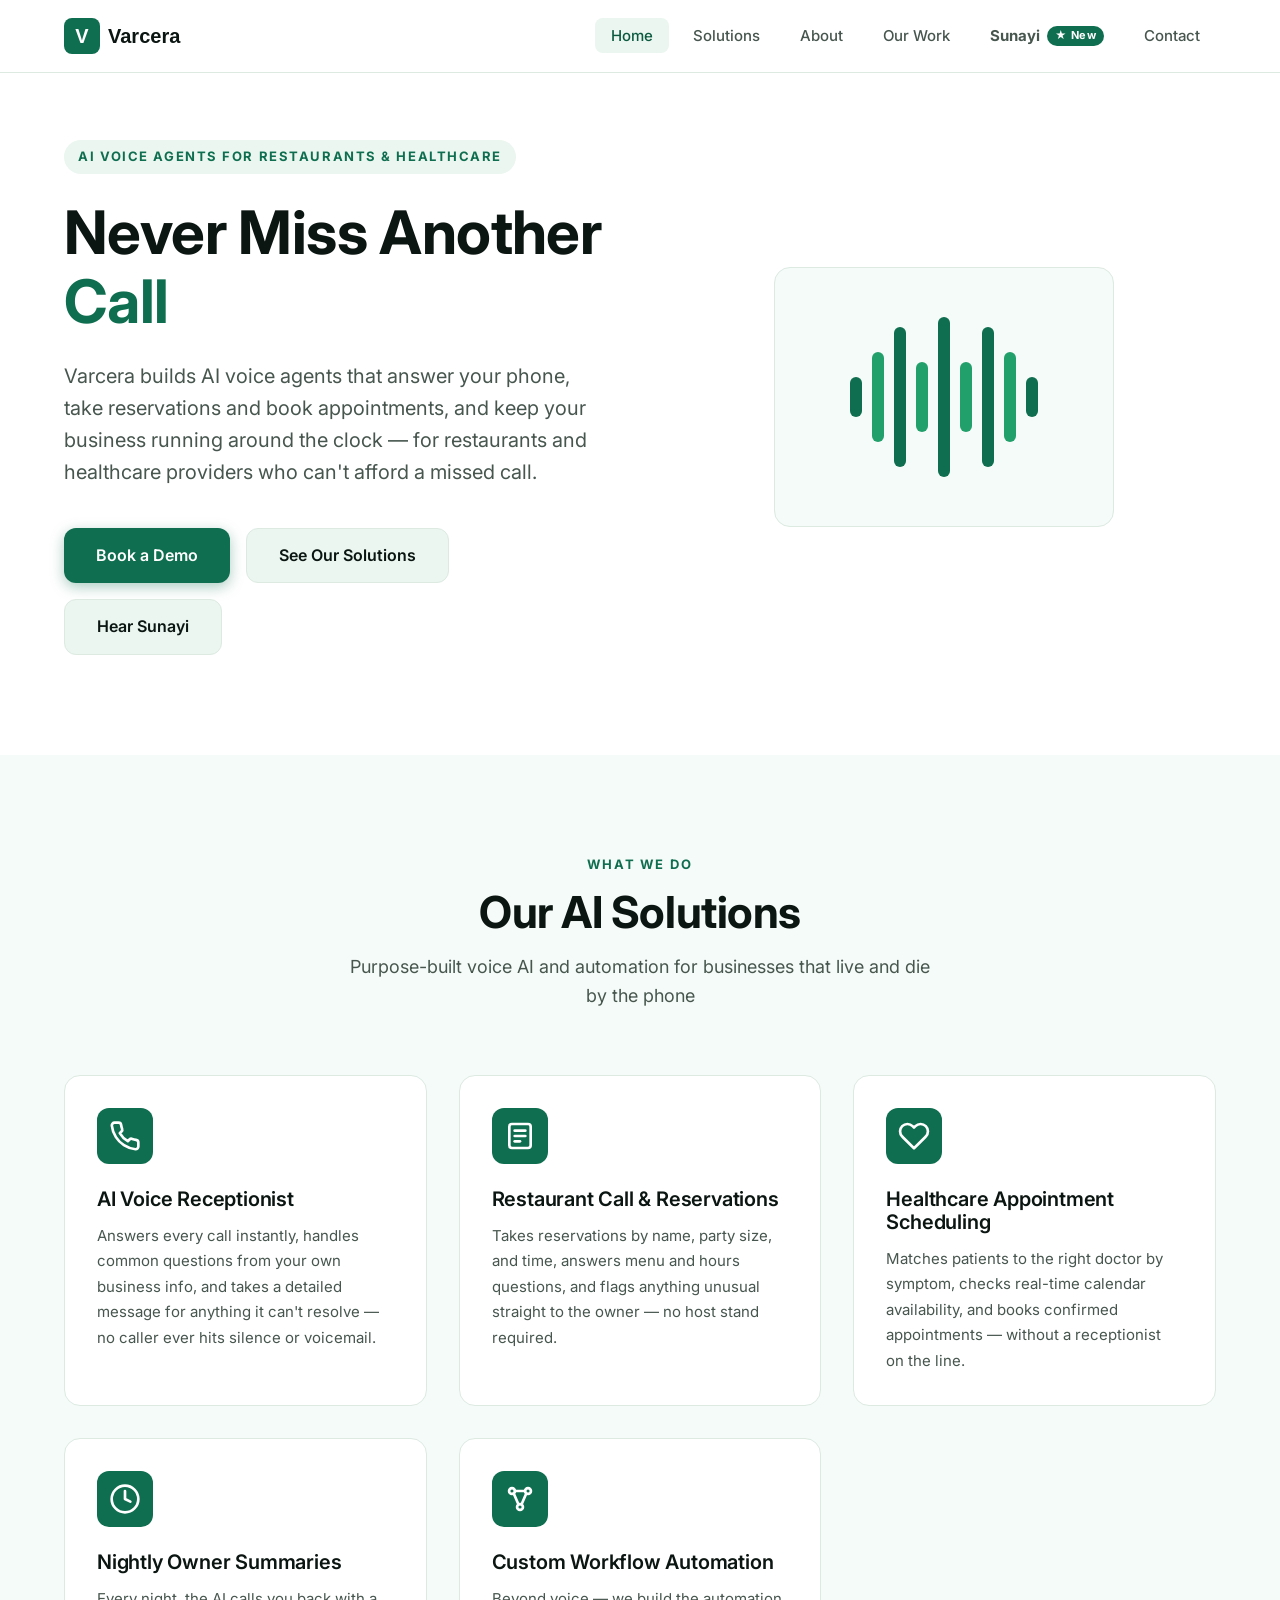
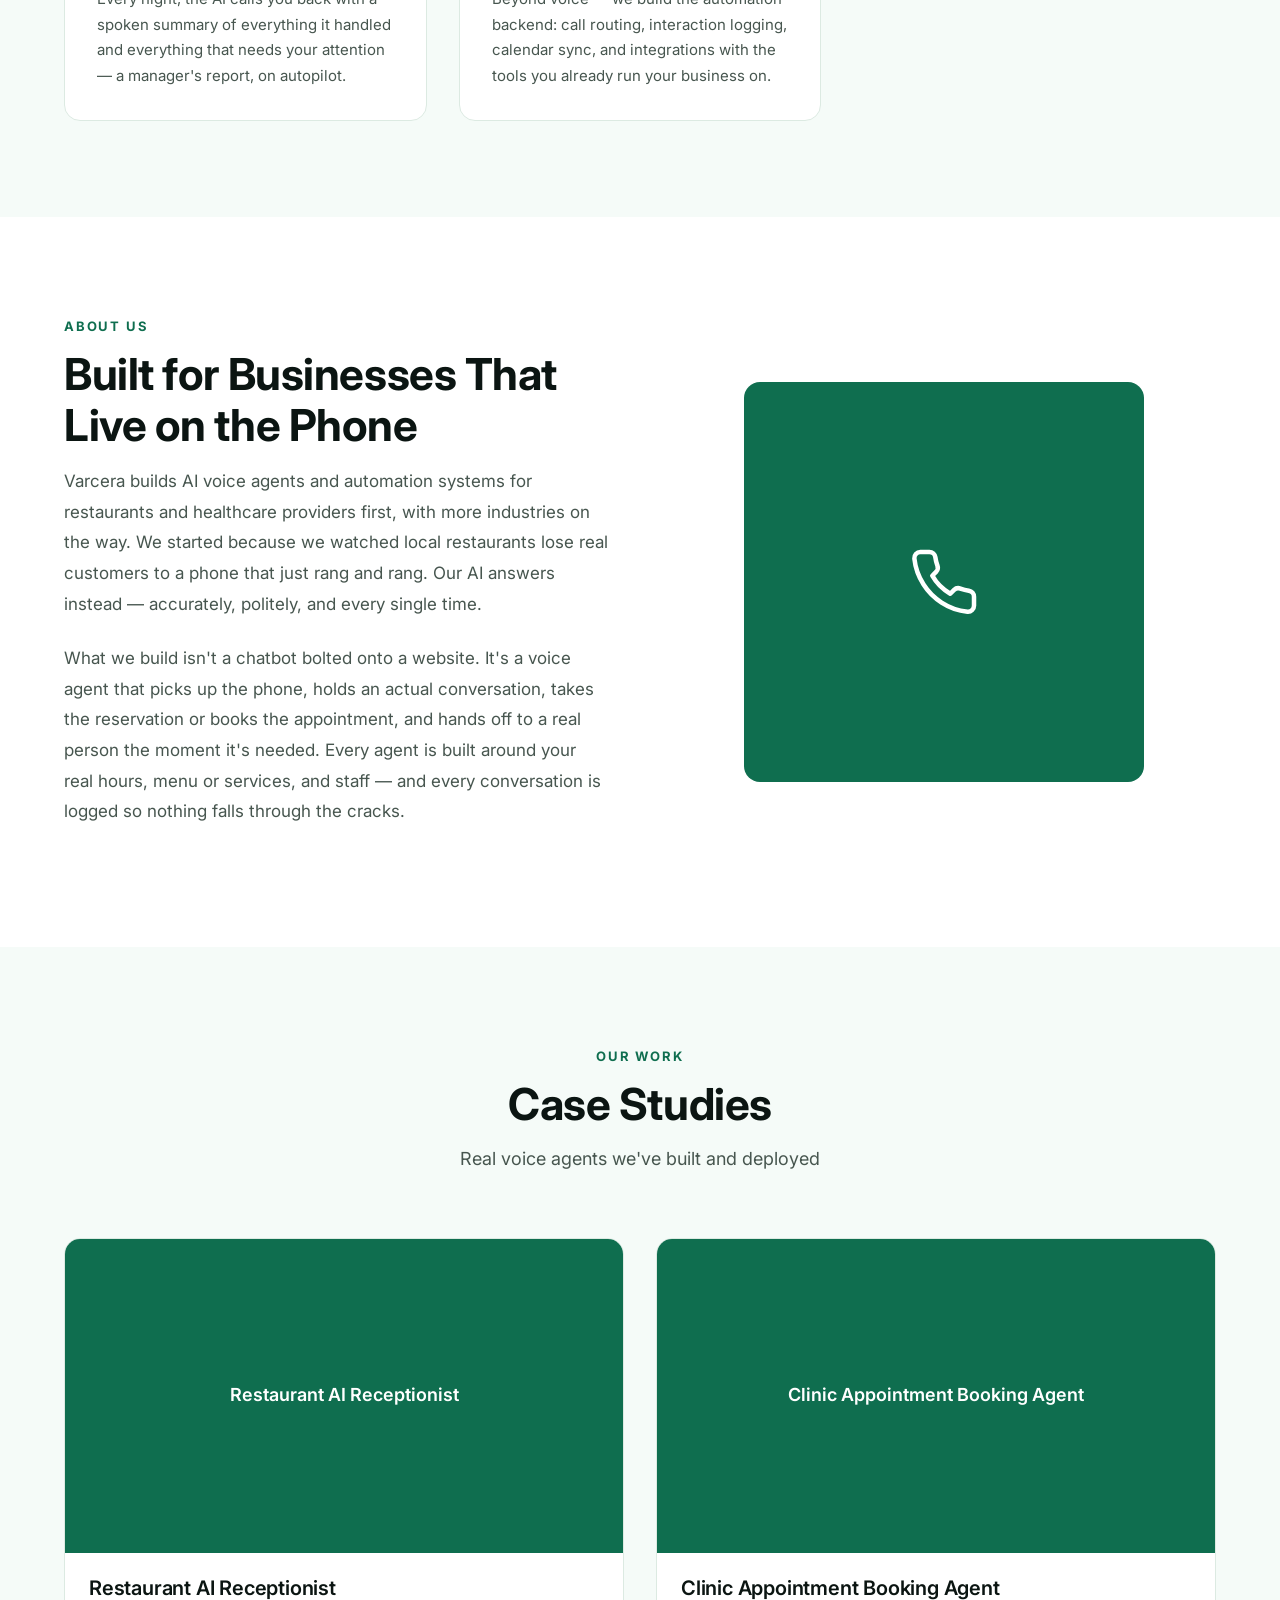
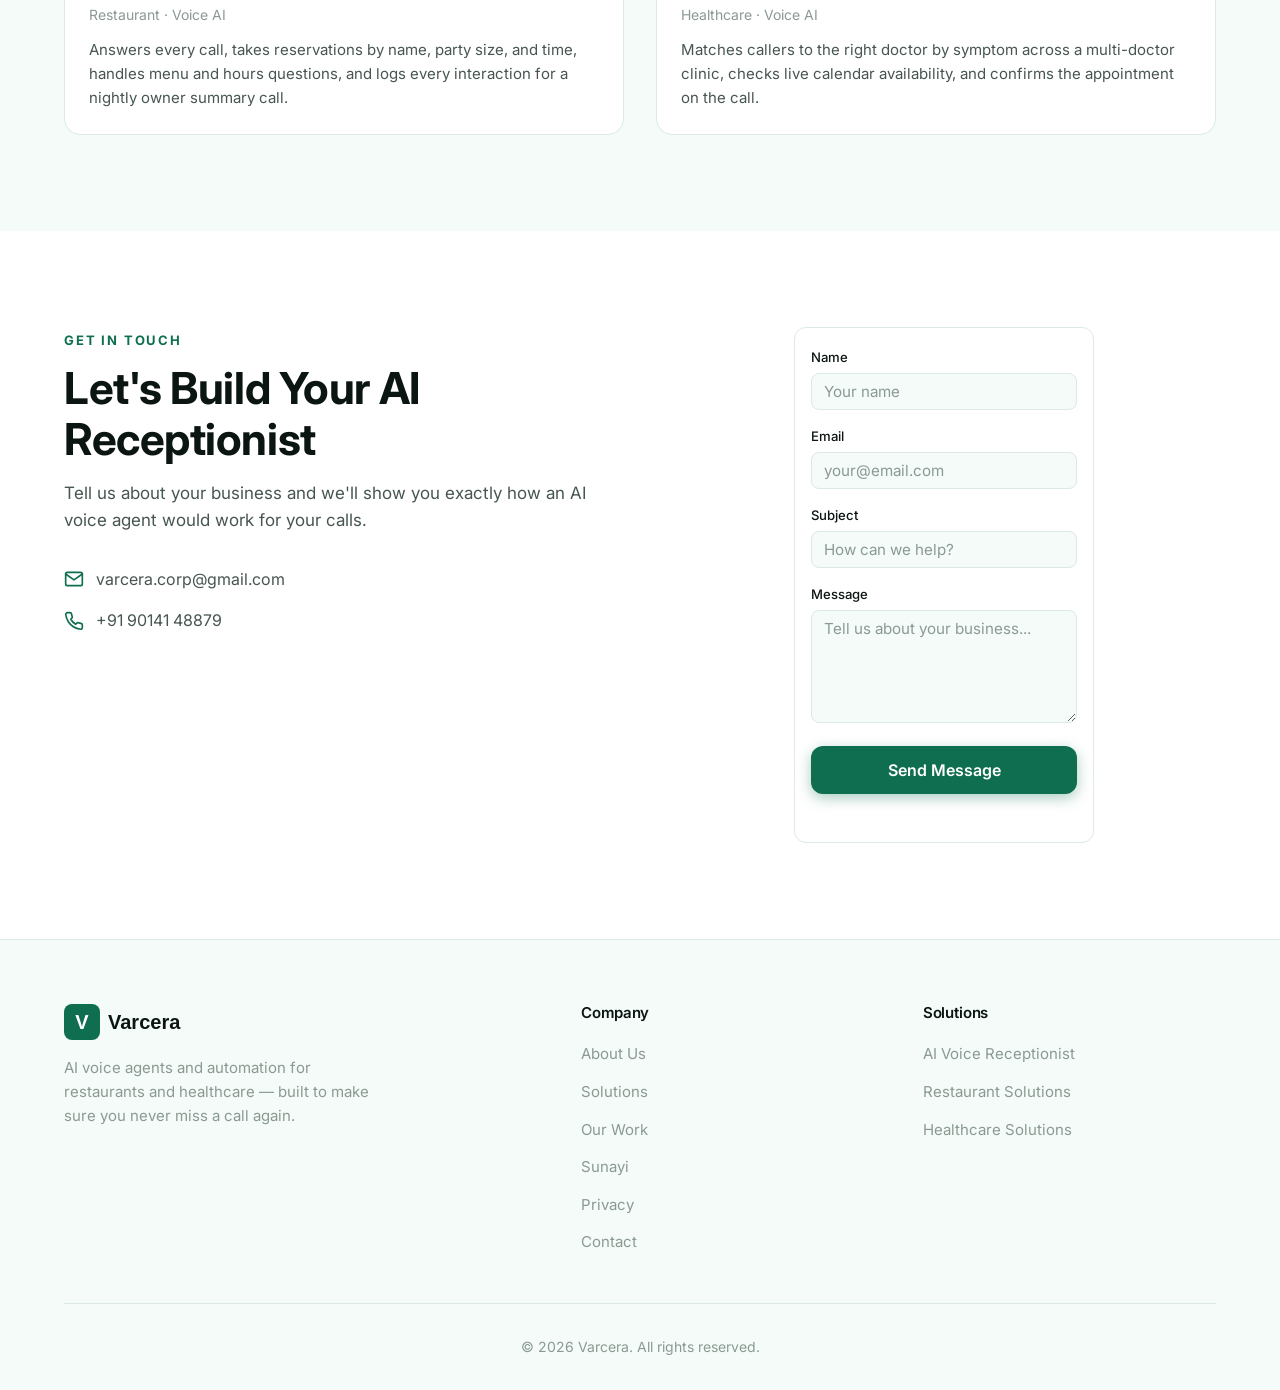
==== commit 705951dc: "Add privacy page, IndexNow key, MCP info in llms.txt, sunayi dashboard image and icons Co-Authored-B" ====
--- a/index.html
+++ b/index.html
@@ -265,6 +265,7 @@
                     </div>
                 </div>
                 <form class="contact-form" action="https://formspree.io/f/mpqveqao" method="POST">
+                    <input type="text" name="_gotcha" tabindex="-1" autocomplete="off" aria-hidden="true" style="position:absolute;left:-9999px;height:0;width:0;opacity:0">
                     <div class="form-group">
                         <label for="name">Name</label>
                         <input type="text" id="name" name="name" required placeholder="Your name">
@@ -305,6 +306,7 @@
                         <li><a href="#services">Solutions</a></li>
                         <li><a href="#portfolio">Our Work</a></li>
                         <li><a href="sunayi/">Sunayi</a></li>
+                        <li><a href="privacy/">Privacy</a></li>
                         <li><a href="#contact">Contact</a></li>
                     </ul>
                 </div>
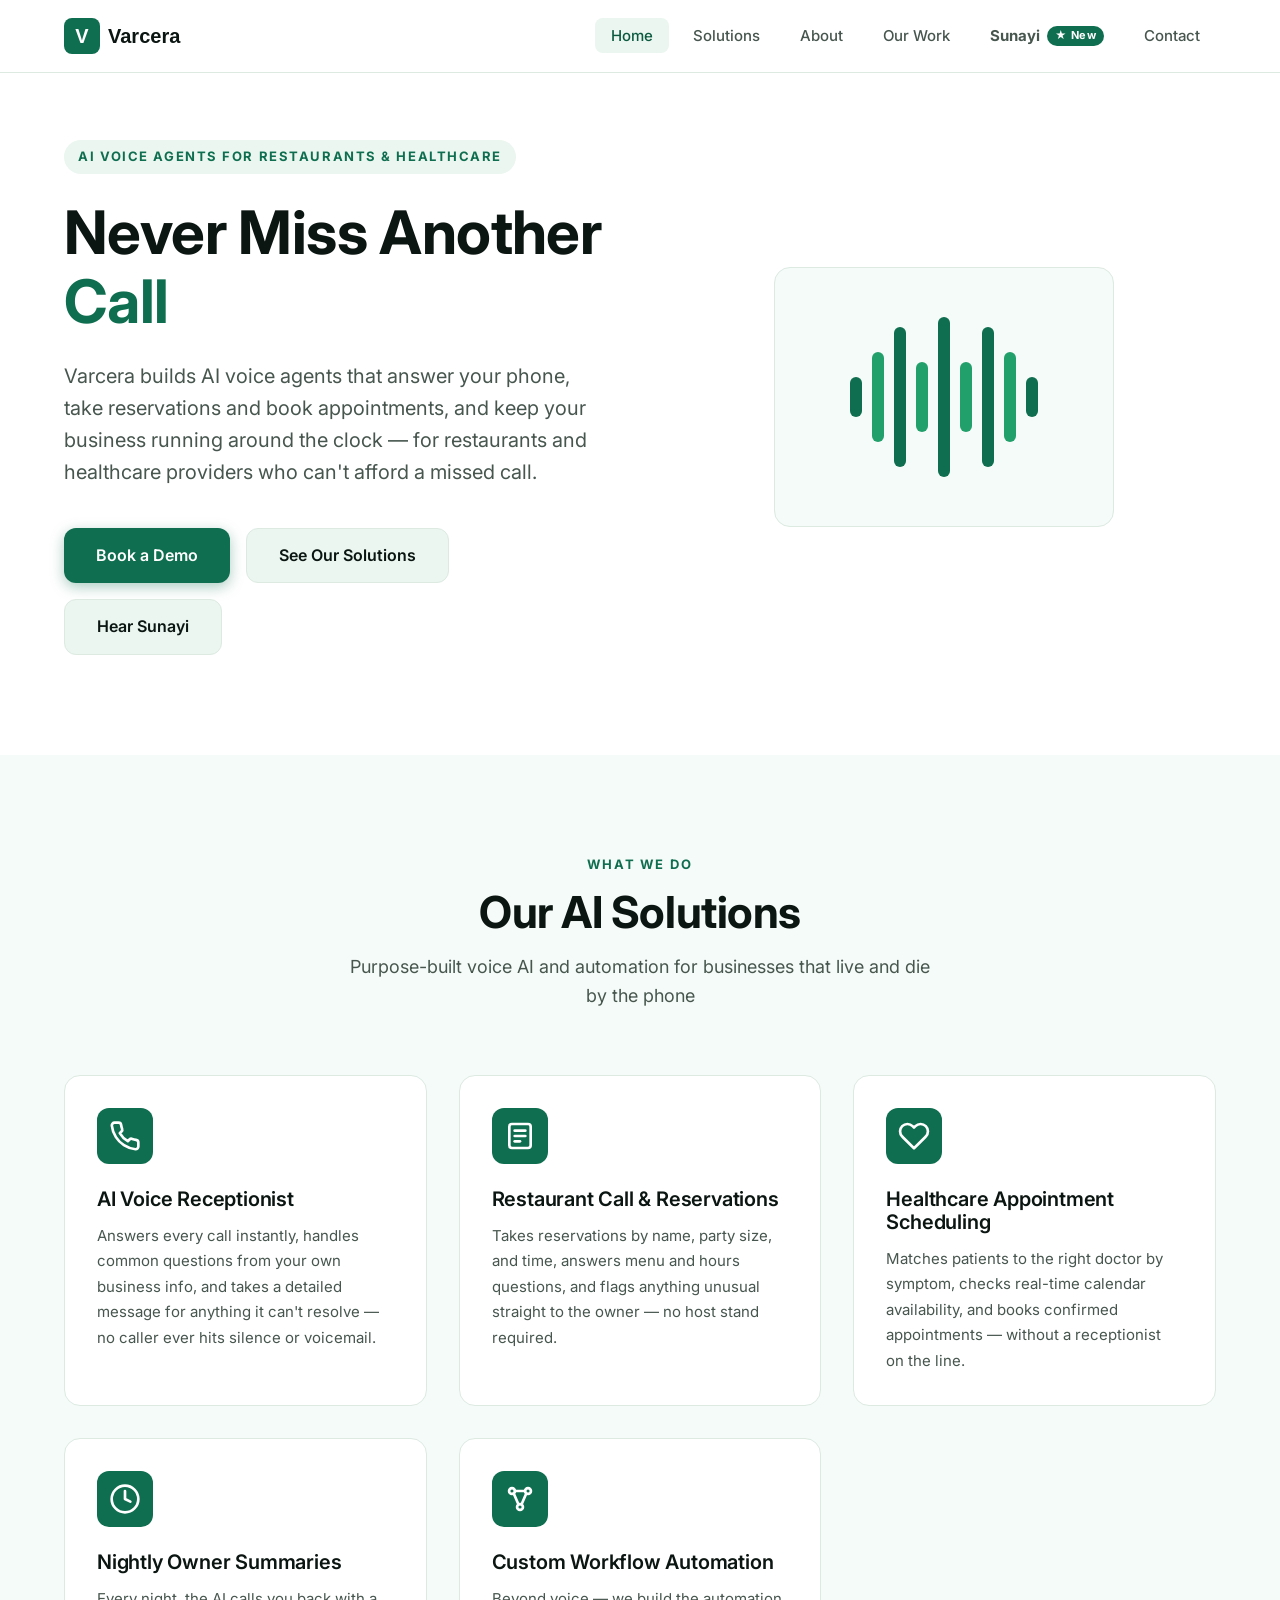
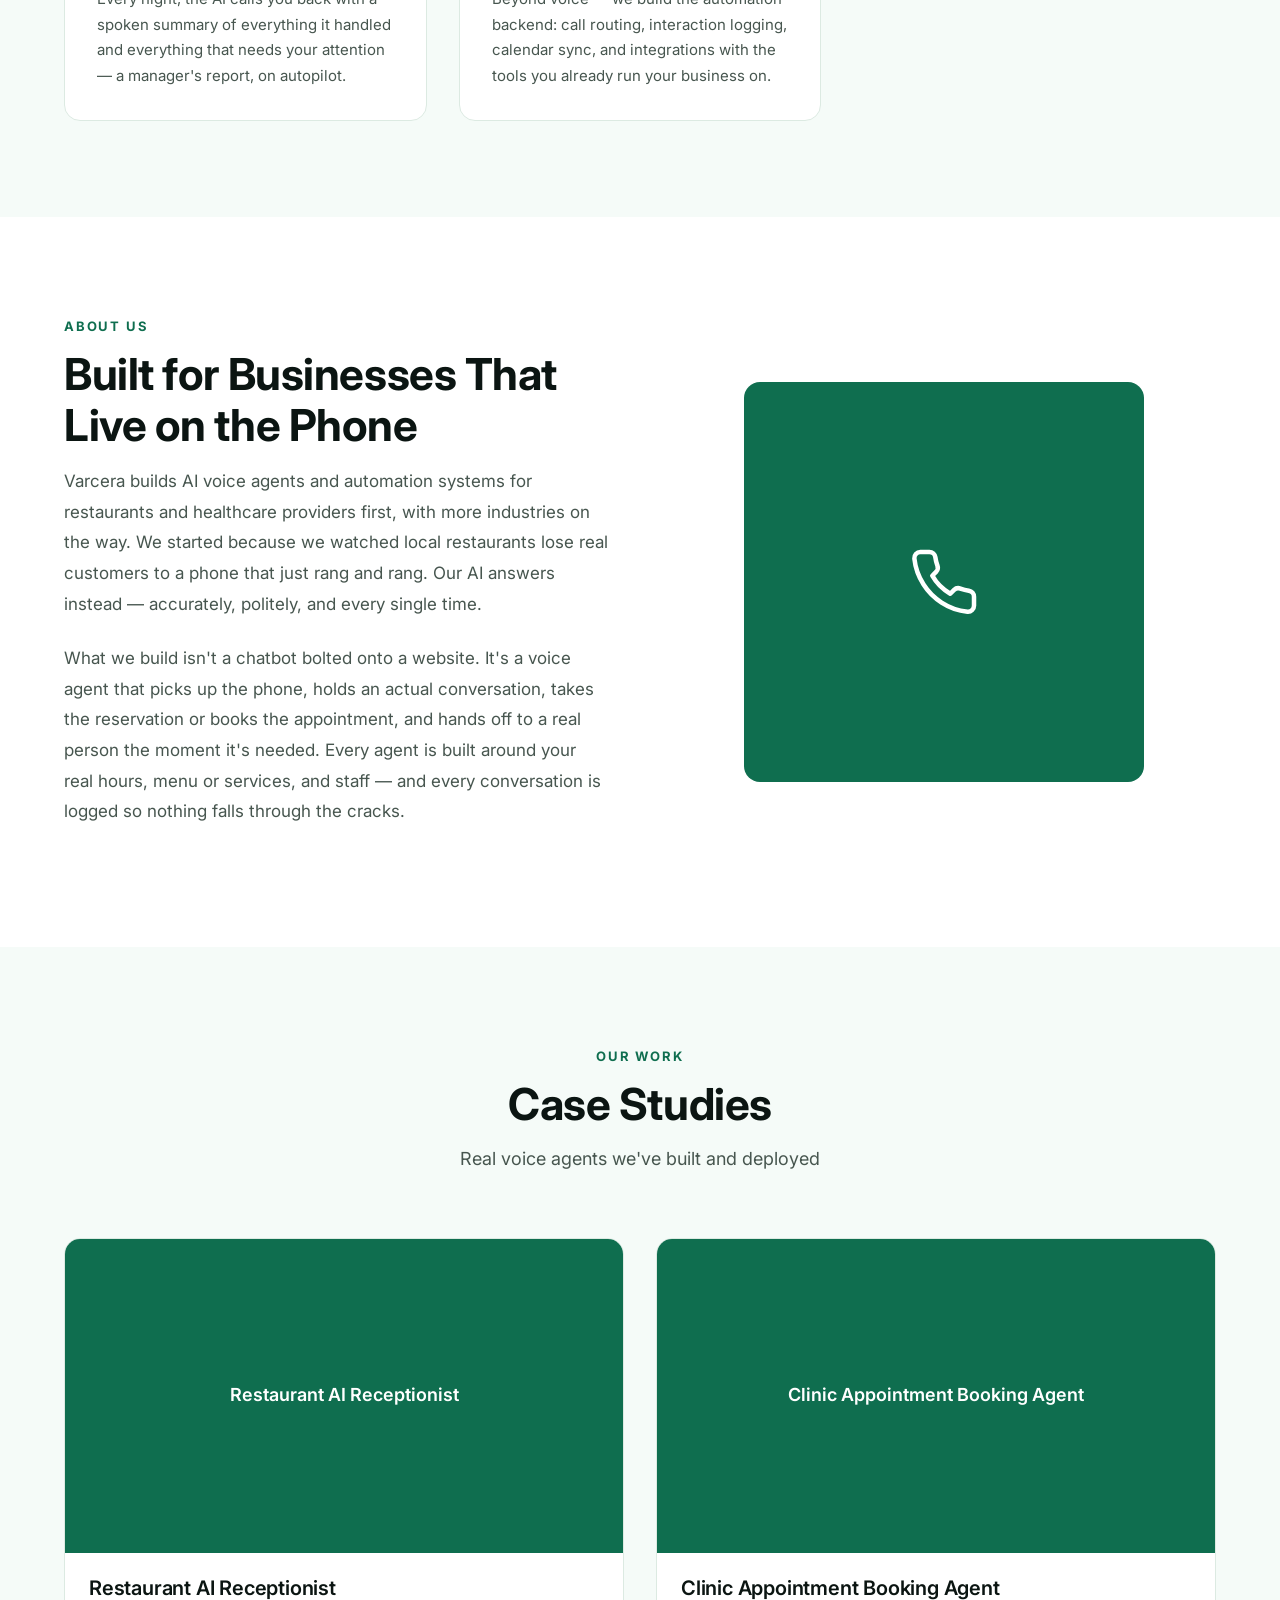
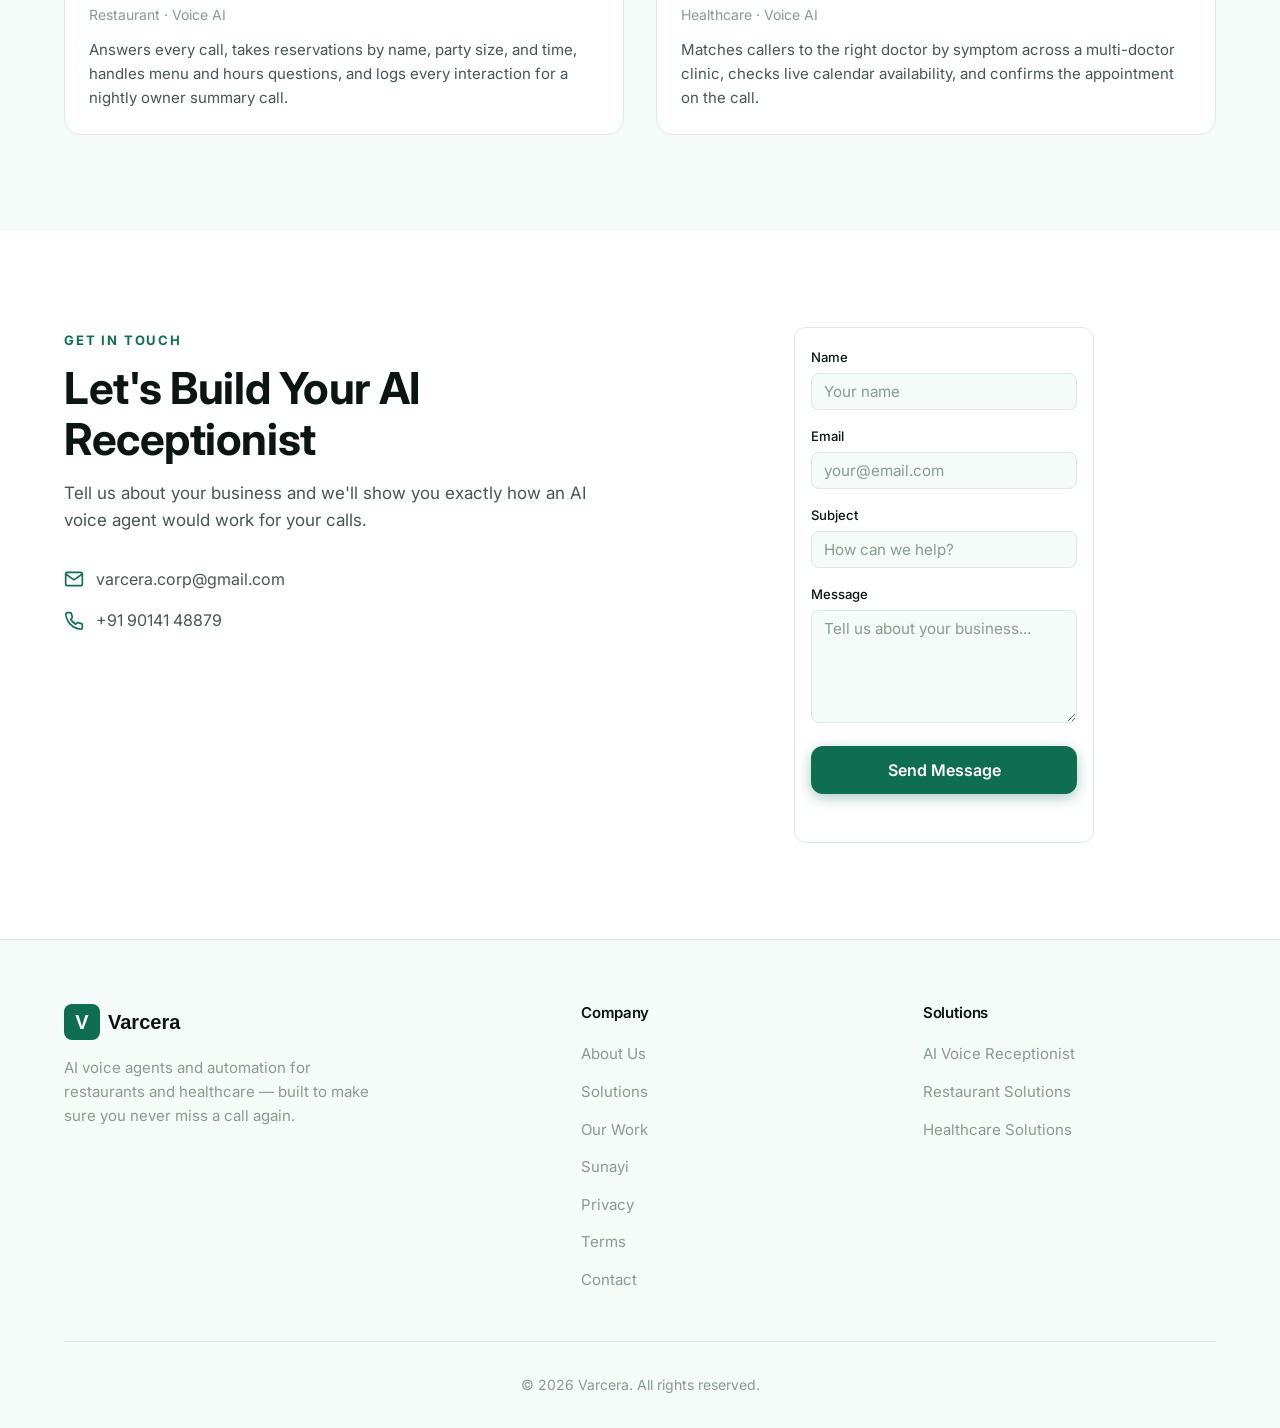
==== commit 0f23b96d: "Add terms page, icon, retention and recipients in privacy page Co-Authored-By: Claude Sonnet 5.5 <no" ====
--- a/index.html
+++ b/index.html
@@ -307,6 +307,7 @@
                         <li><a href="#portfolio">Our Work</a></li>
                         <li><a href="sunayi/">Sunayi</a></li>
                         <li><a href="privacy/">Privacy</a></li>
+                        <li><a href="terms/">Terms</a></li>
                         <li><a href="#contact">Contact</a></li>
                     </ul>
                 </div>
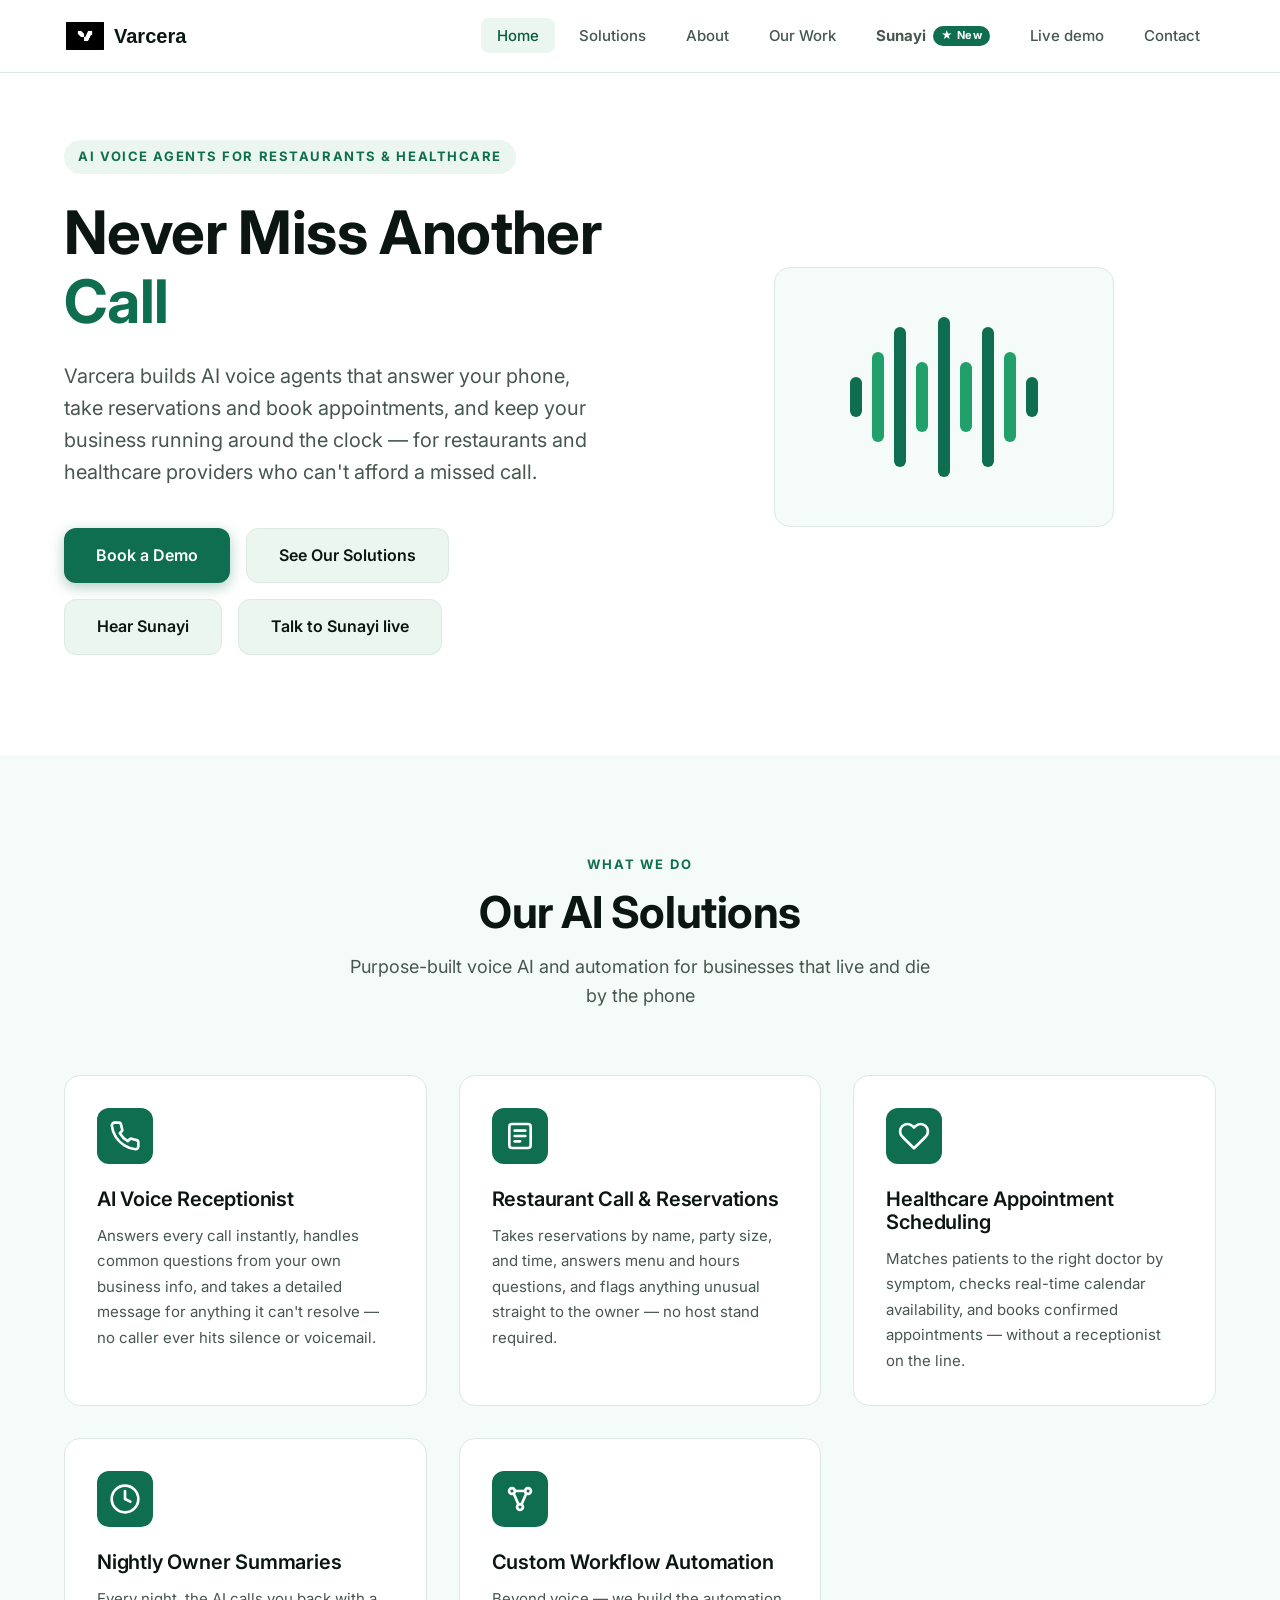
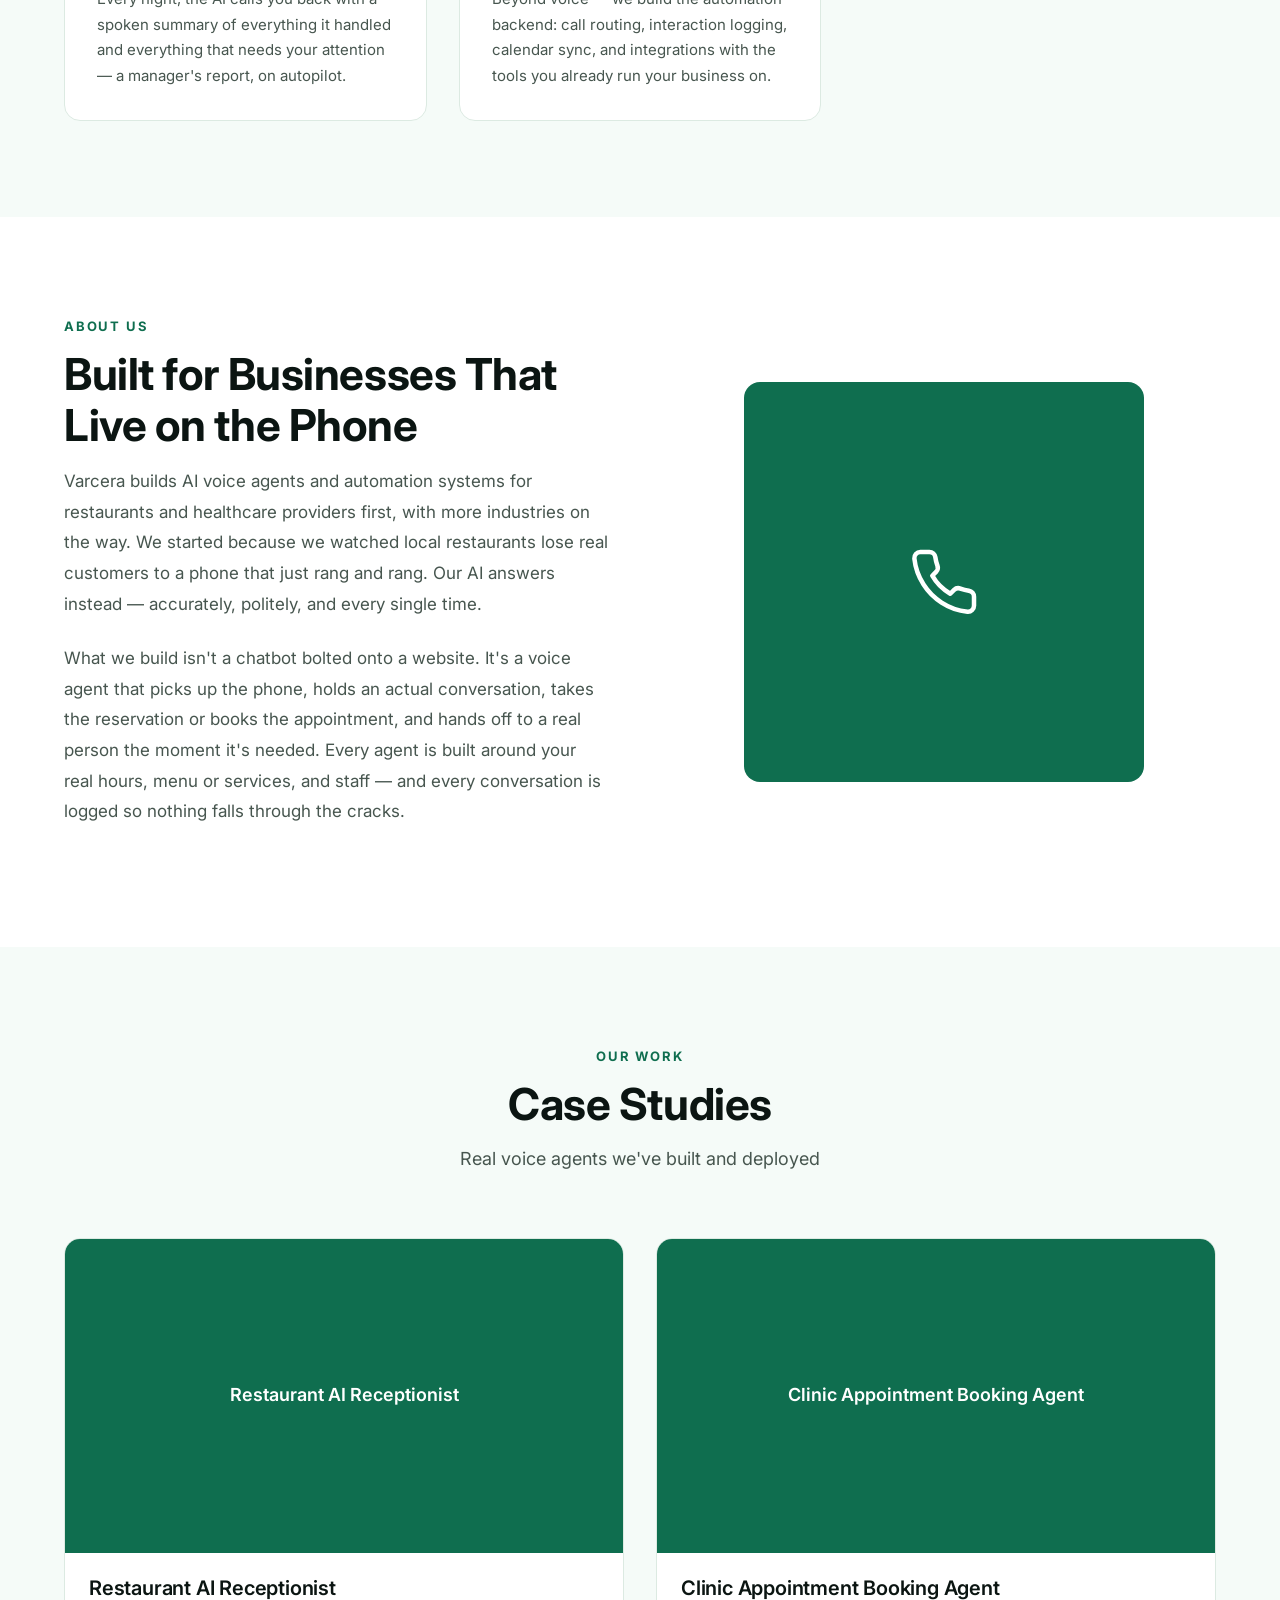
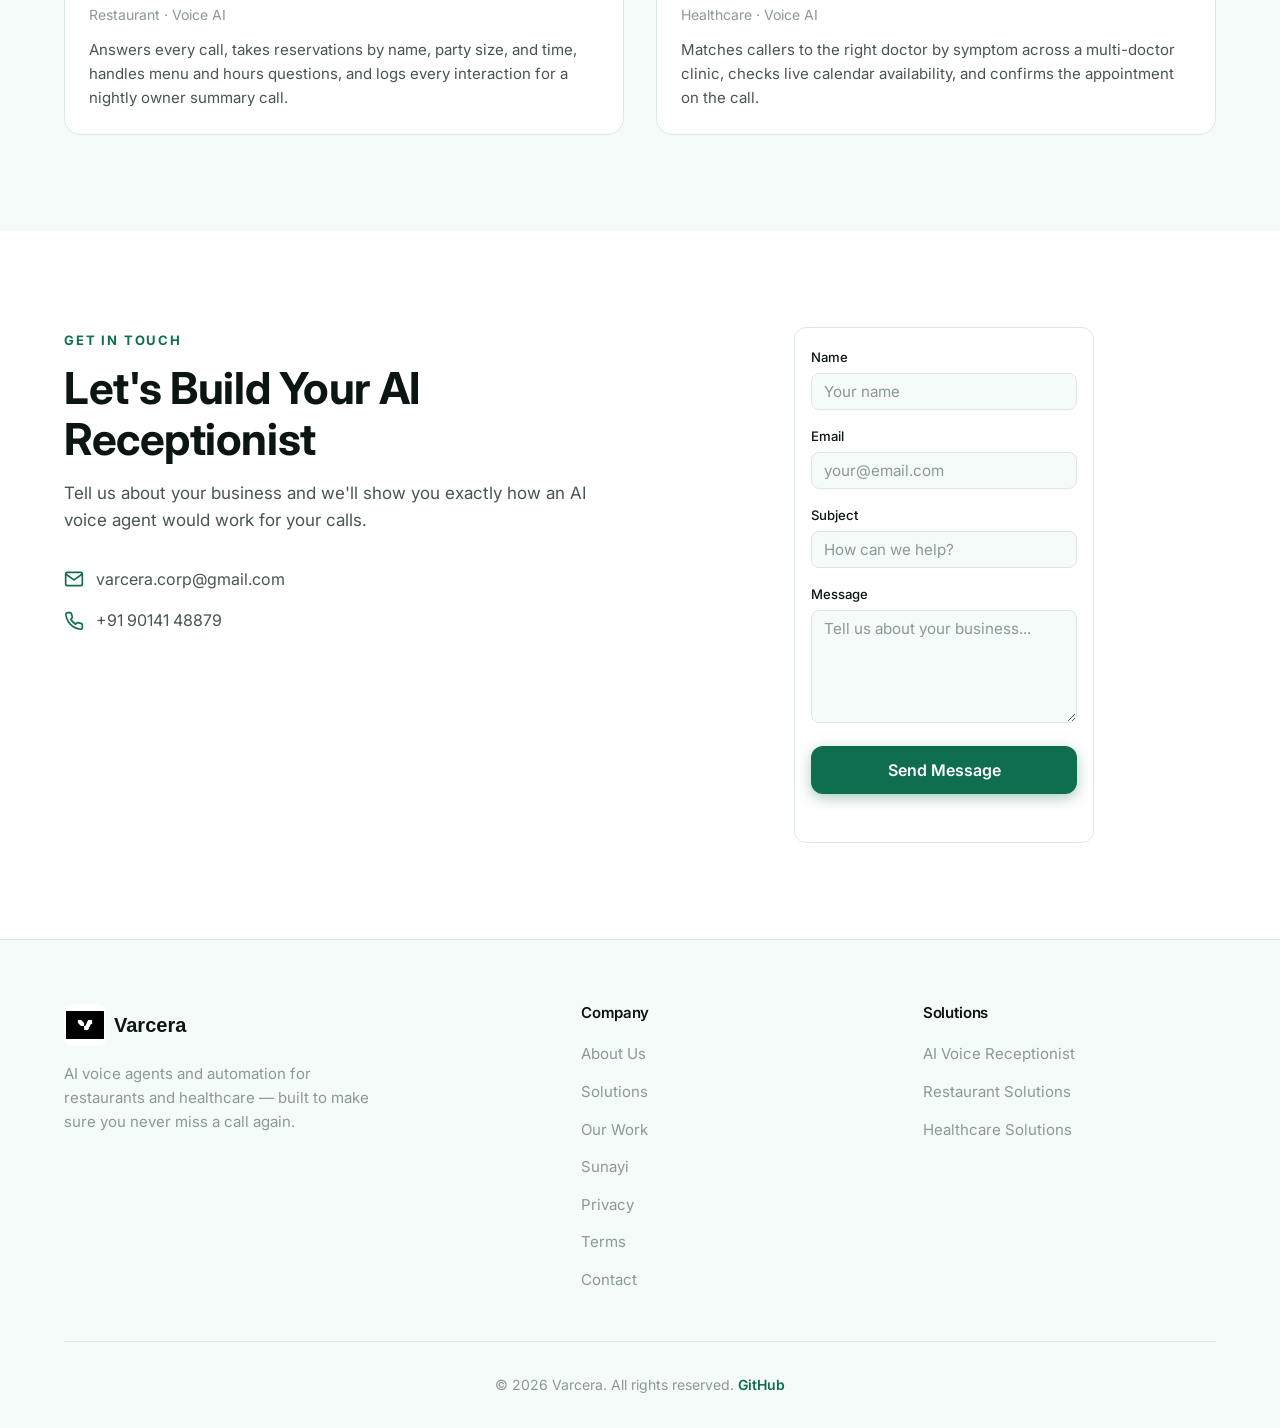
==== commit e247243d: "Add responsive live demo page and Varcera branding" ====
--- a/index.html
+++ b/index.html
@@ -46,7 +46,7 @@
     <header class="header">
         <nav class="nav container">
             <a href="#" class="logo">
-                <span class="logo-icon">V</span>
+                <img class="logo-icon" src="varcera-logo.jpg" alt="">
                 <span class="logo-text">Varcera</span>
             </a>
             <button class="nav-toggle" aria-label="Toggle navigation">
@@ -60,6 +60,7 @@
                 <li><a href="#about" class="nav-link">About</a></li>
                 <li><a href="#portfolio" class="nav-link">Our Work</a></li>
                 <li><a href="sunayi/" class="nav-link nav-link-new">Sunayi <span class="nav-badge">&#9733; New</span></a></li>
+                <li><a href="live/" class="nav-link">Live demo</a></li>
                 <li><a href="#contact" class="nav-link">Contact</a></li>
             </ul>
         </nav>
@@ -82,6 +83,7 @@
                     <a href="#contact" class="btn btn-primary">Book a Demo</a>
                     <a href="#services" class="btn btn-secondary">See Our Solutions</a>
                     <a href="sunayi/#demos" class="btn btn-secondary">Hear Sunayi</a>
+                    <a href="live/" class="btn btn-secondary">Talk to Sunayi live</a>
                 </div>
             </div>
             <div class="hero-visual">
@@ -294,7 +296,7 @@
             <div class="footer-content">
                 <div class="footer-brand">
                     <a href="#" class="logo">
-                        <span class="logo-icon">V</span>
+                        <img class="logo-icon" src="varcera-logo.jpg" alt="">
                         <span class="logo-text">Varcera</span>
                     </a>
                     <p>AI voice agents and automation for restaurants and healthcare — built to make sure you never miss a call again.</p>
@@ -321,7 +323,7 @@
                 </div>
             </div>
             <div class="footer-bottom">
-                <p>&copy; 2026 Varcera. All rights reserved.</p>
+                <p>&copy; 2026 Varcera. All rights reserved. <a href="https://github.com/varcera-corp/website" target="_blank" rel="noopener noreferrer">GitHub</a></p>
             </div>
         </div>
     </footer>
--- a/styles.css
+++ b/styles.css
@@ -240,10 +240,10 @@
     justify-content: center;
     width: 36px;
     height: 36px;
-    background: var(--color-primary);
-    color: white;
+    object-fit: contain;
+    background: #fff;
     border-radius: var(--radius-md);
-    font-weight: 700;
+    padding: 2px;
 }
 
 .logo-text {
@@ -893,3 +893,6 @@
     color: #ffffff;
     line-height: 1.4;
 }
+
+.logo-icon { width: 42px; height: 42px; }
+.footer-bottom a { color: var(--color-primary); font-weight: 600; }
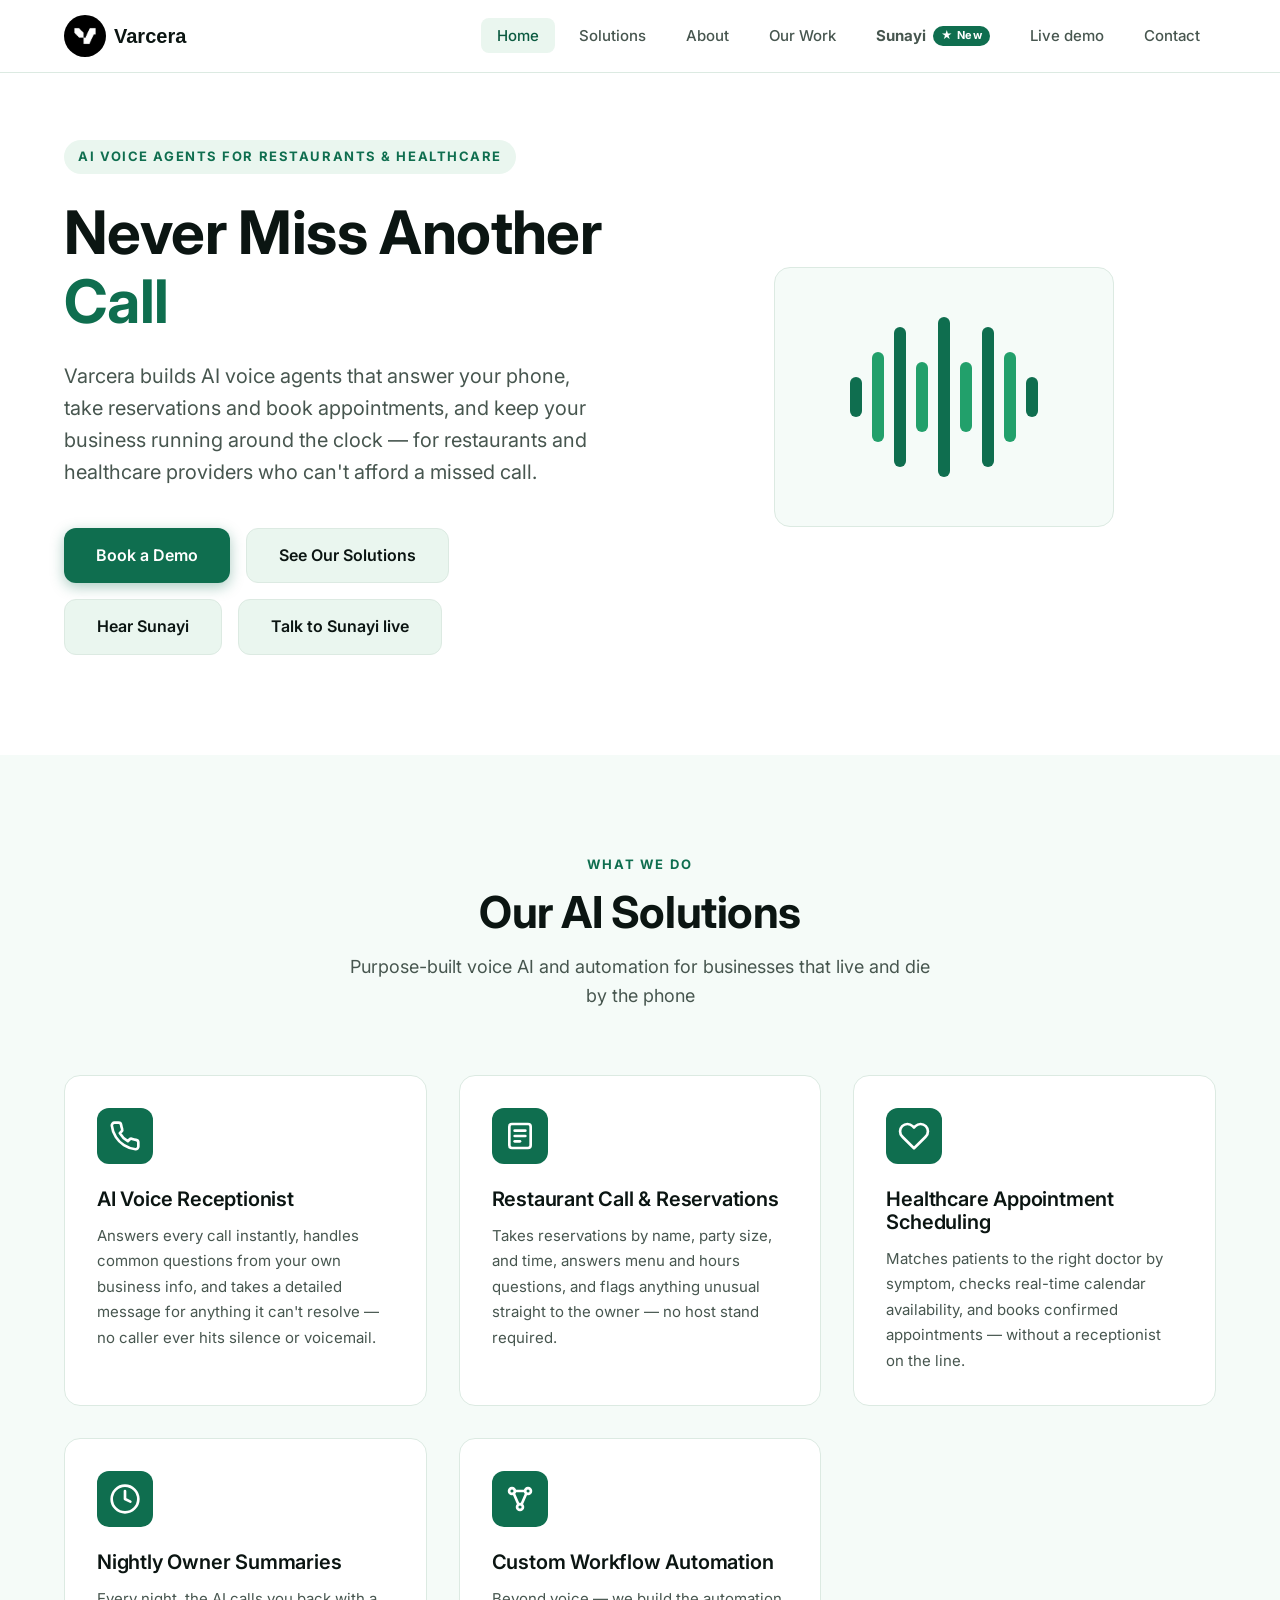
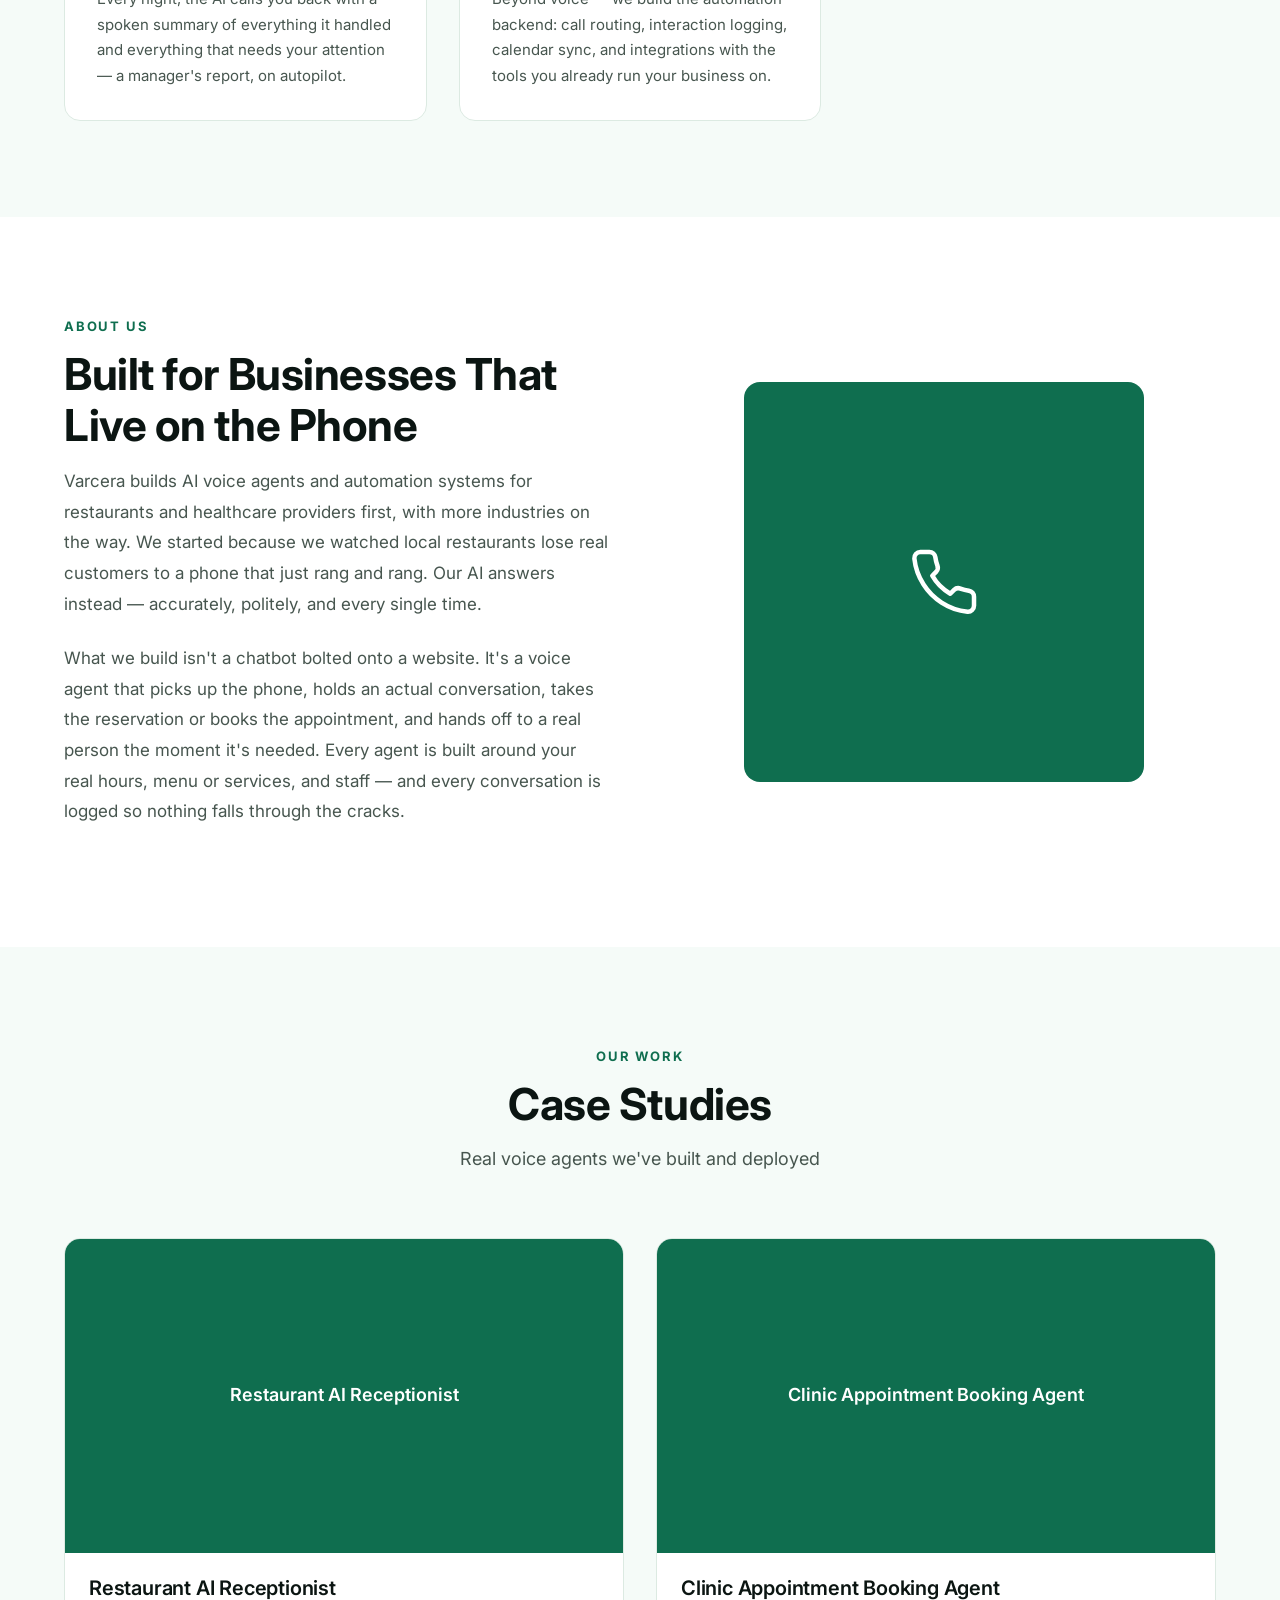
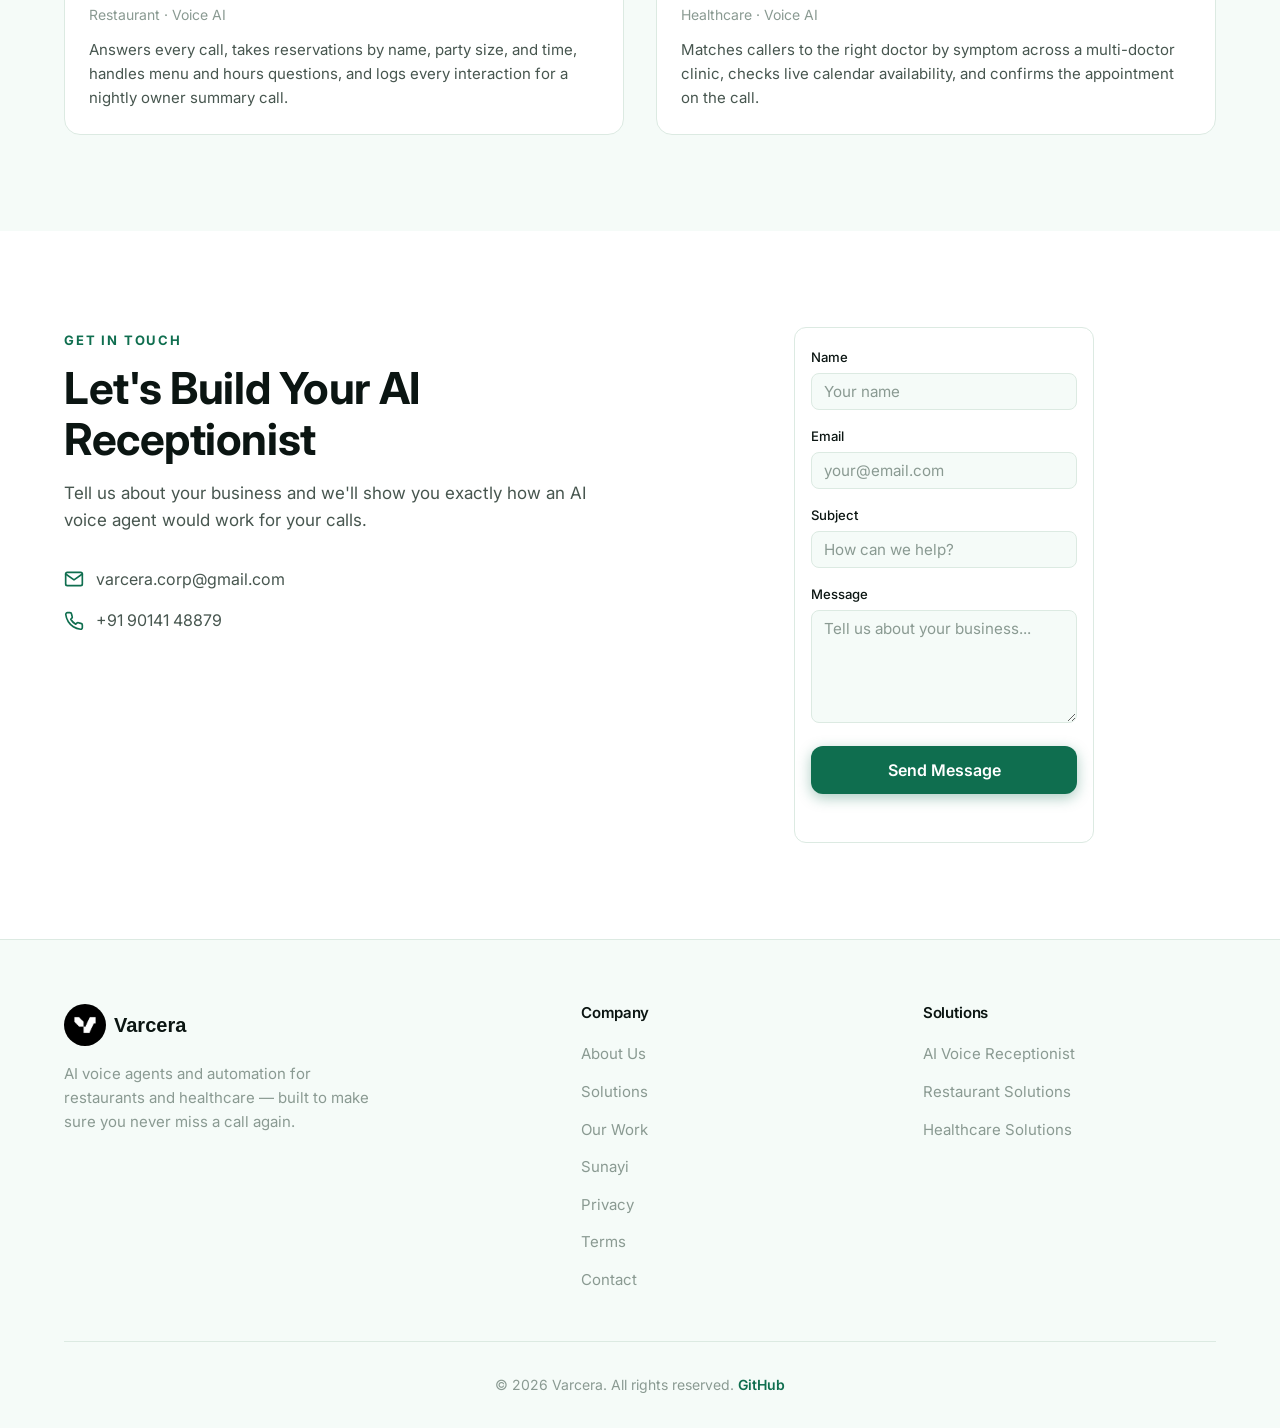
==== commit 25d8bc24: "Use circular Varcera mark for site and favicon" ====
--- a/index.html
+++ b/index.html
@@ -3,6 +3,7 @@
 <head>
     <meta charset="UTF-8">
     <meta name="viewport" content="width=device-width, initial-scale=1.0">
+    <link rel="icon" type="image/png" sizes="512x512" href="icon-512.png">
     <meta name="description" content="Varcera builds AI voice agents for restaurants and healthcare providers — answering every call, booking every reservation and appointment, and never missing a customer again.">
     <title>Varcera | AI Voice Agents for Restaurants & Healthcare</title>
     <link rel="stylesheet" href="styles.css">
--- a/styles.css
+++ b/styles.css
@@ -240,10 +240,10 @@
     justify-content: center;
     width: 36px;
     height: 36px;
-    object-fit: contain;
-    background: #fff;
-    border-radius: var(--radius-md);
-    padding: 2px;
+    object-fit: cover;
+    background: #000;
+    border-radius: 50%;
+    padding: 0;
 }
 
 .logo-text {
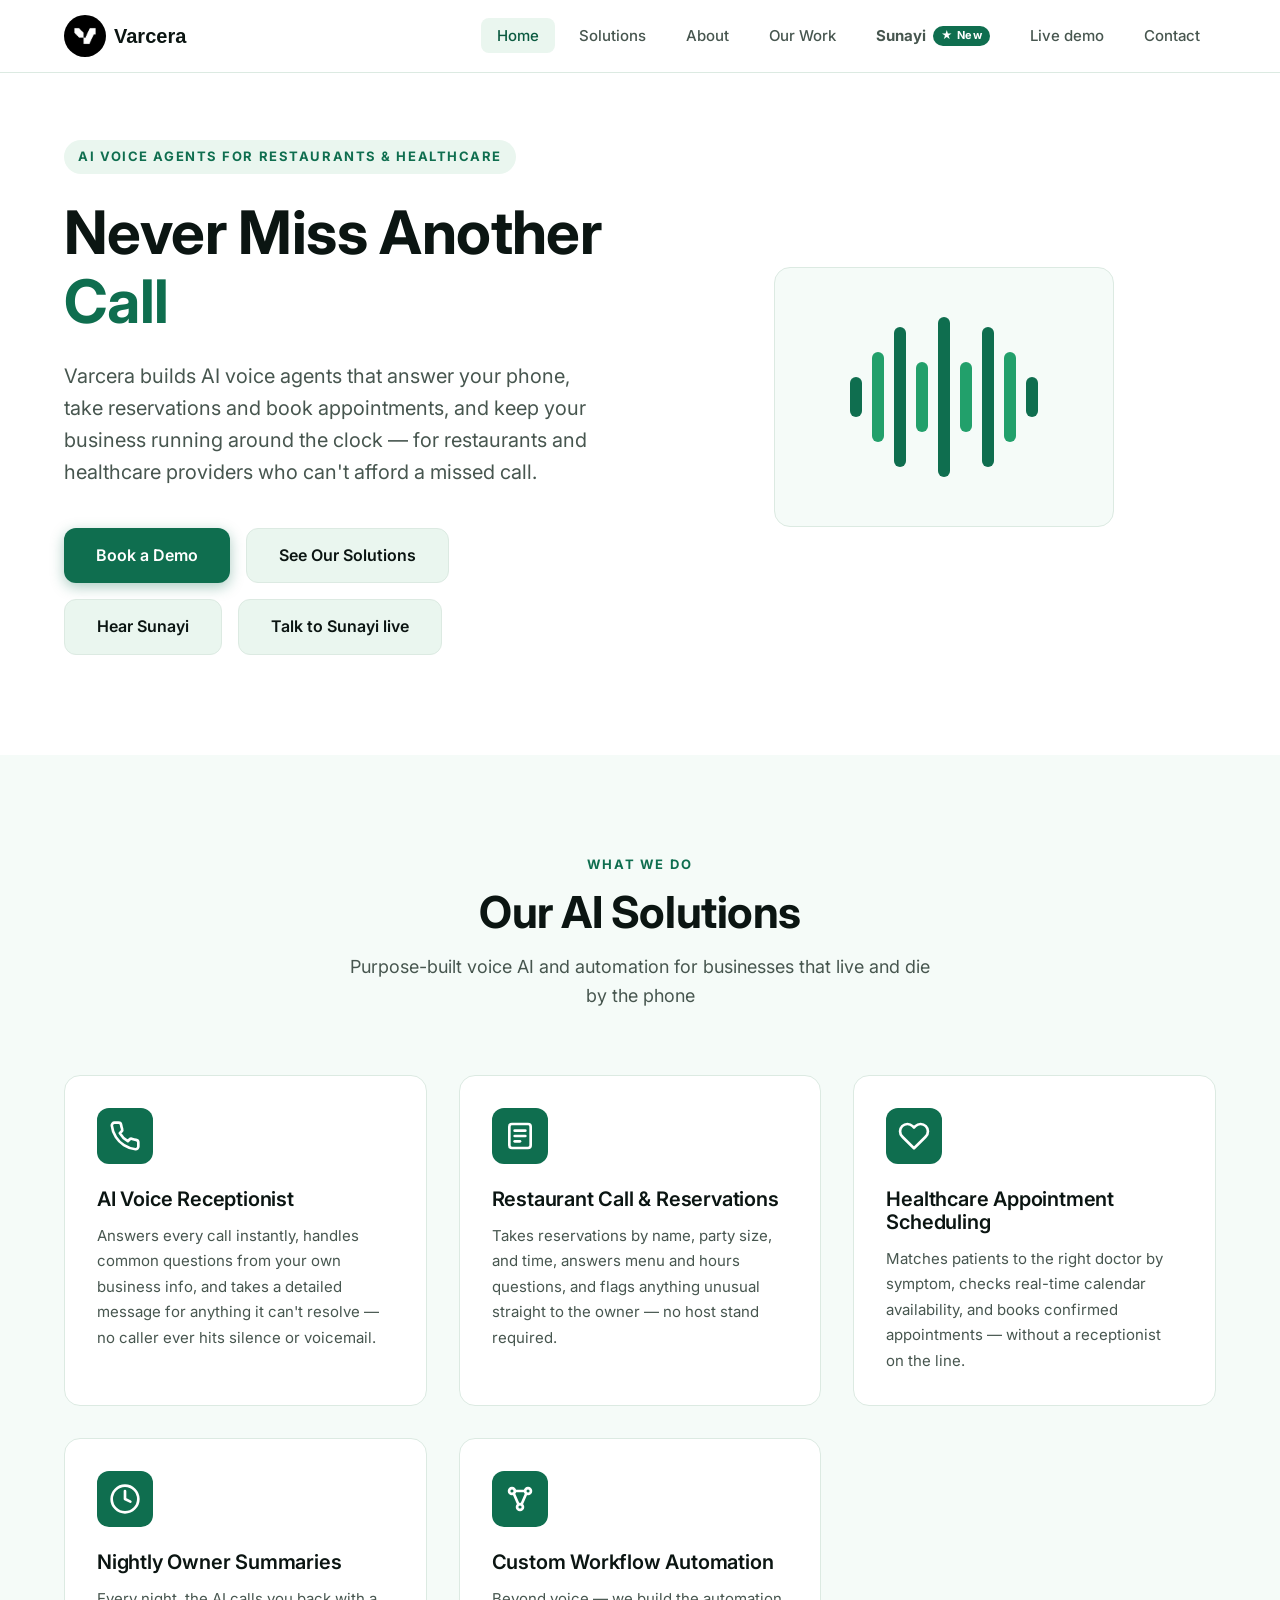
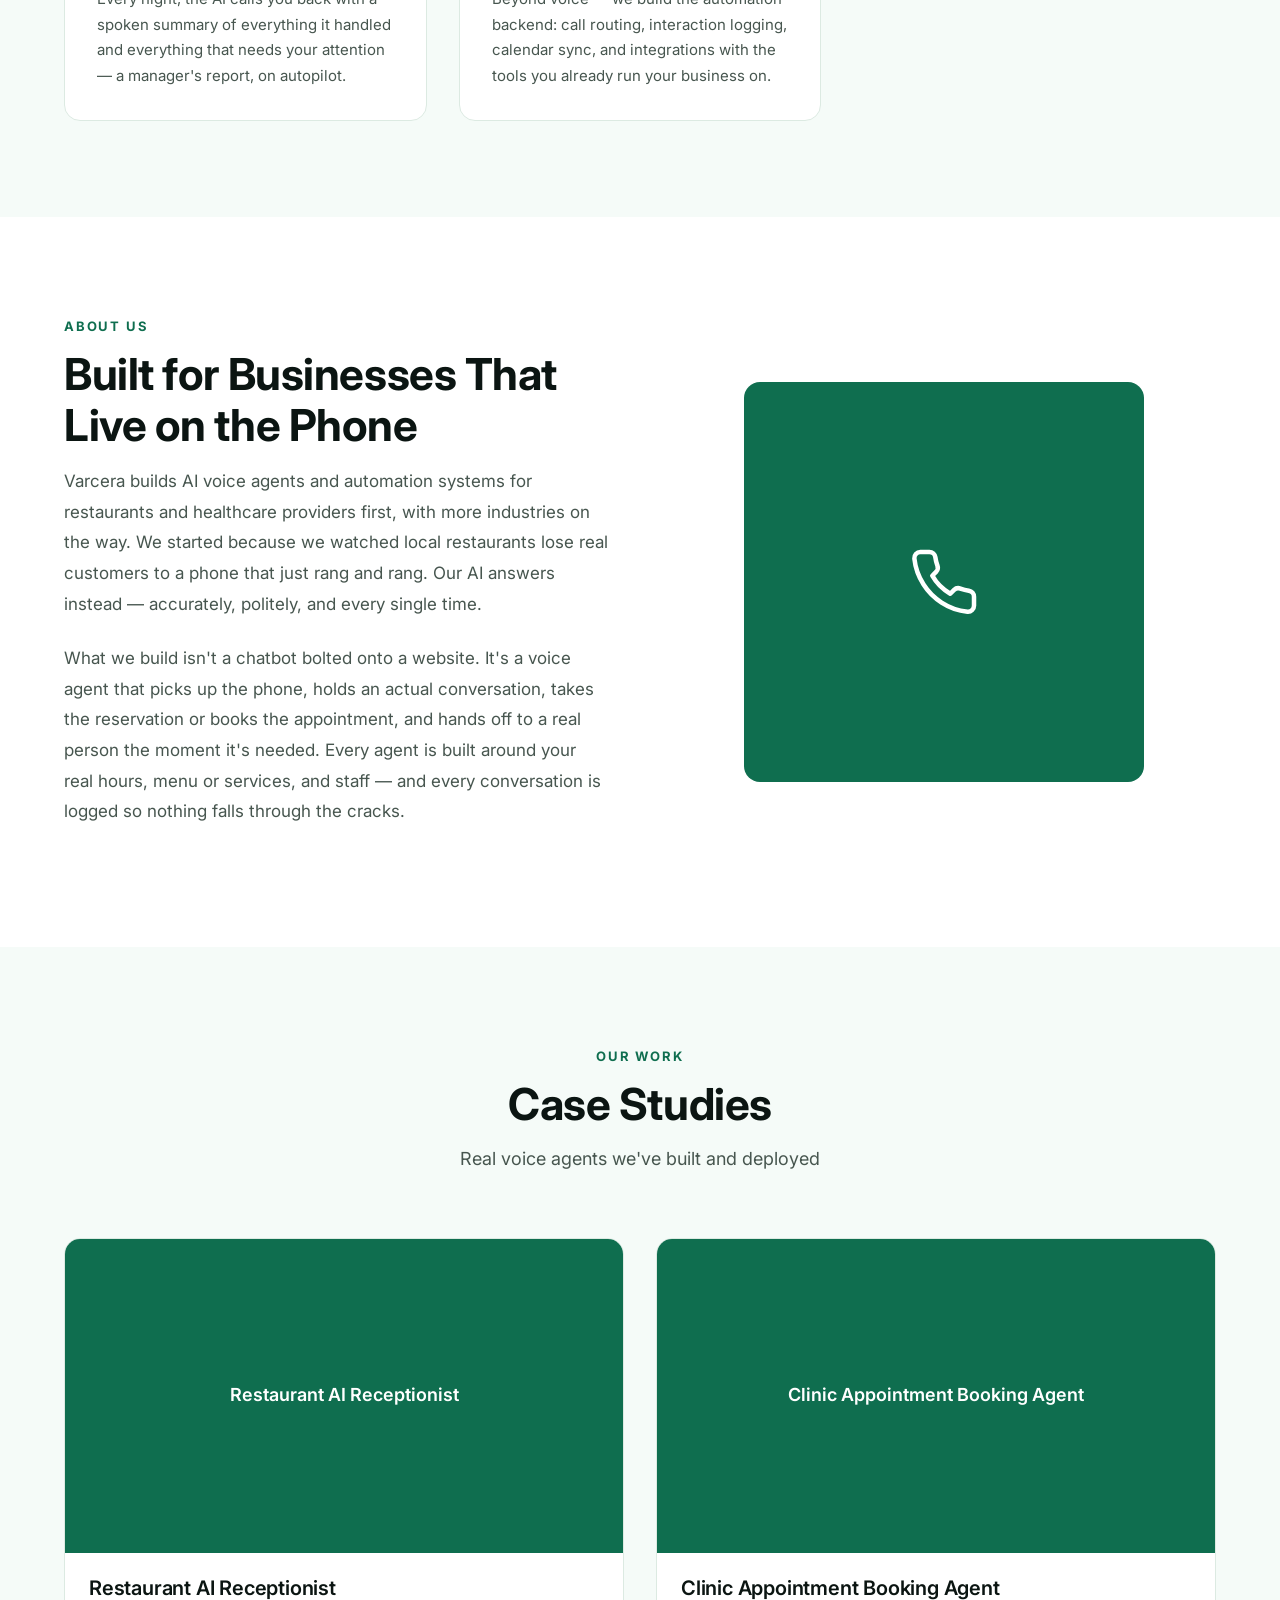
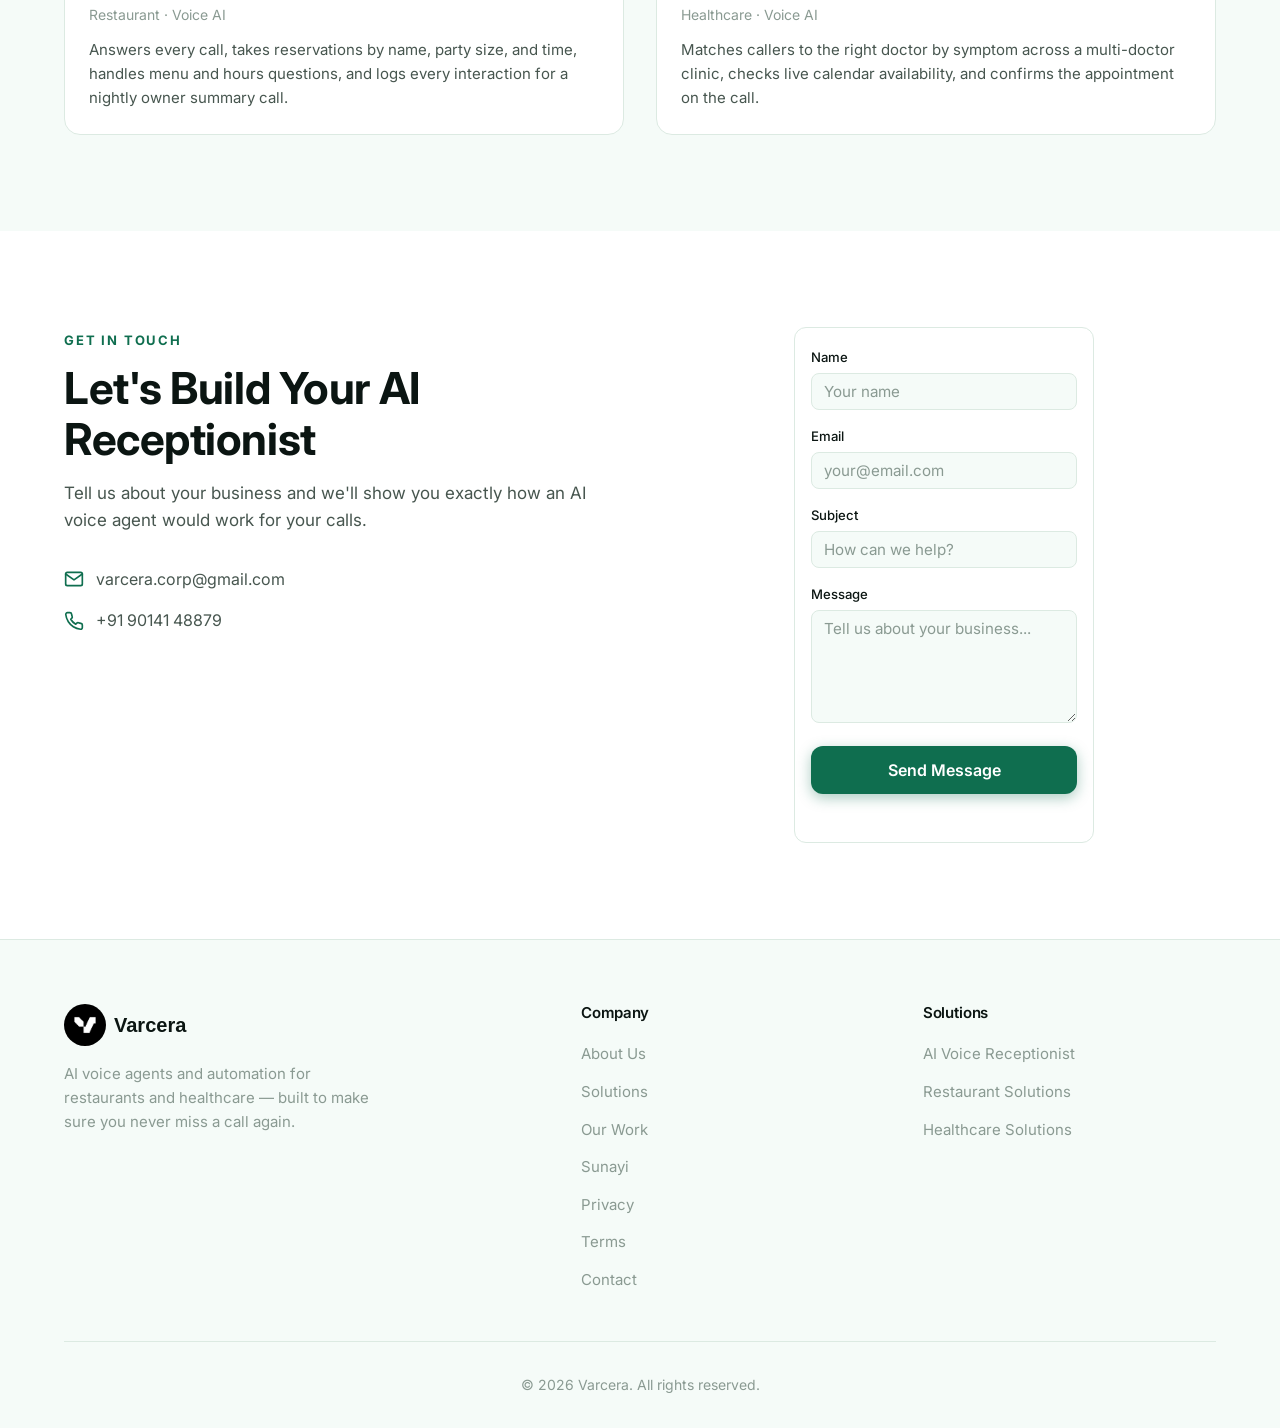
==== commit 2fcfec7d: "Remove public code links and shorten demo audio pauses" ====
--- a/index.html
+++ b/index.html
@@ -324,7 +324,7 @@
                 </div>
             </div>
             <div class="footer-bottom">
-                <p>&copy; 2026 Varcera. All rights reserved. <a href="https://github.com/varcera-corp/website" target="_blank" rel="noopener noreferrer">GitHub</a></p>
+                <p>&copy; 2026 Varcera. All rights reserved.</p>
             </div>
         </div>
     </footer>
